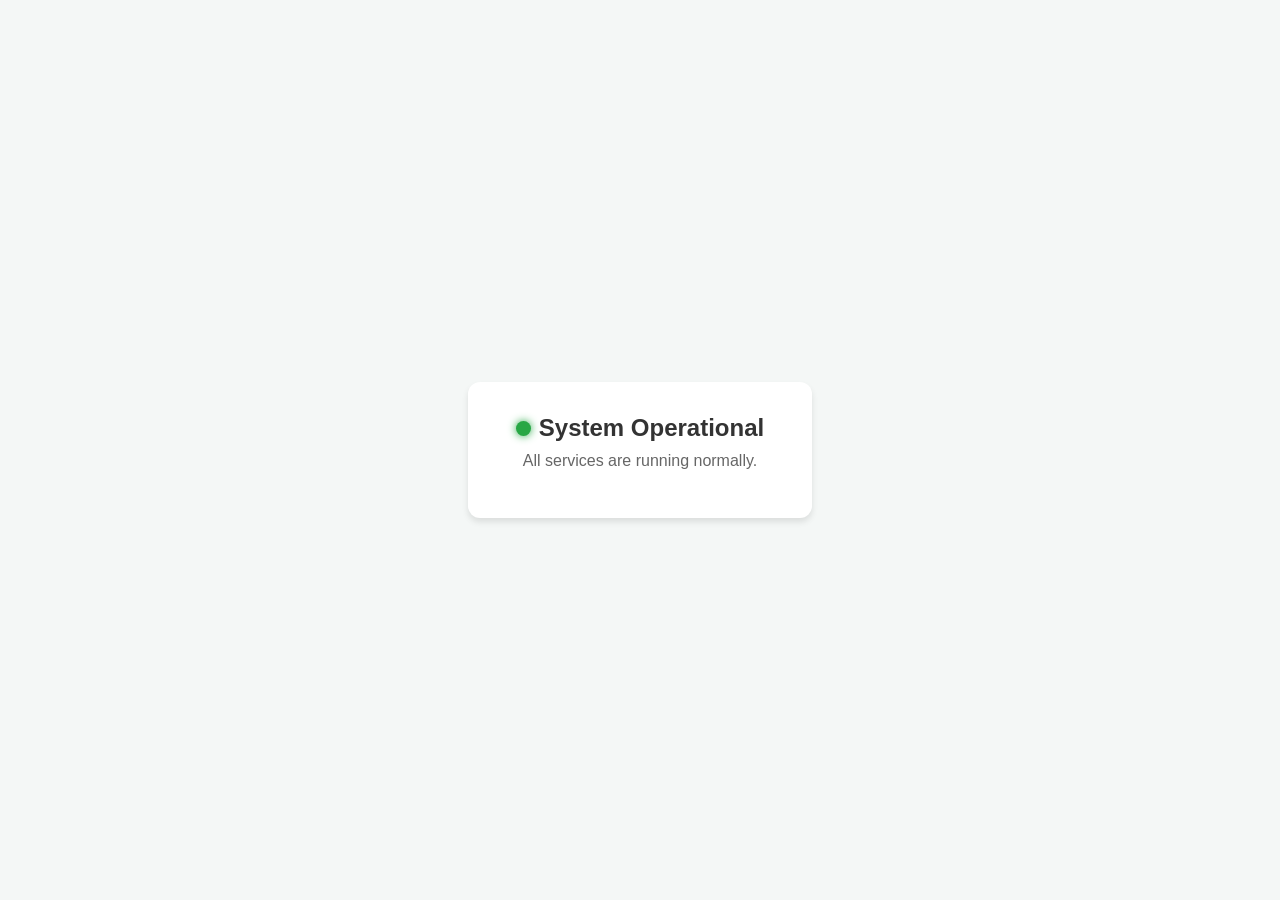
==== index.html @ 743f7382 "init" ====
<!DOCTYPE html>
<html lang="en">
<head>
    <meta charset="UTF-8">
    <meta name="viewport" content="width=device-width, initial-scale=1.0">
    <title>System Status</title>
    <style>
        body {
            font-family: -apple-system, BlinkMacSystemFont, "Segoe UI", Roboto, Helvetica, Arial, sans-serif;
            display: flex;
            justify-content: center;
            align-items: center;
            height: 100vh;
            margin: 0;
            background-color: #f4f7f6;
            color: #333;
        }
        .container {
            text-align: center;
            background: white;
            padding: 2rem 3rem;
            border-radius: 12px;
            box-shadow: 0 4px 6px rgba(0,0,0,0.1);
        }
        .status-indicator {
            height: 15px;
            width: 15px;
            background-color: #28a745;
            border-radius: 50%;
            display: inline-block;
            margin-right: 8px;
            box-shadow: 0 0 8px #28a745;
        }
        h1 {
            margin: 0;
            font-size: 1.5rem;
            display: flex;
            align-items: center;
            justify-content: center;
        }
        p {
            color: #666;
            margin-top: 10px;
        }
    </style>
</head>
<body>

    <div class="container">
        <h1>
            <span class="status-indicator"></span>
            System Operational
        </h1>
        <p>All services are running normally.</p>
    </div>

</body>
</html>
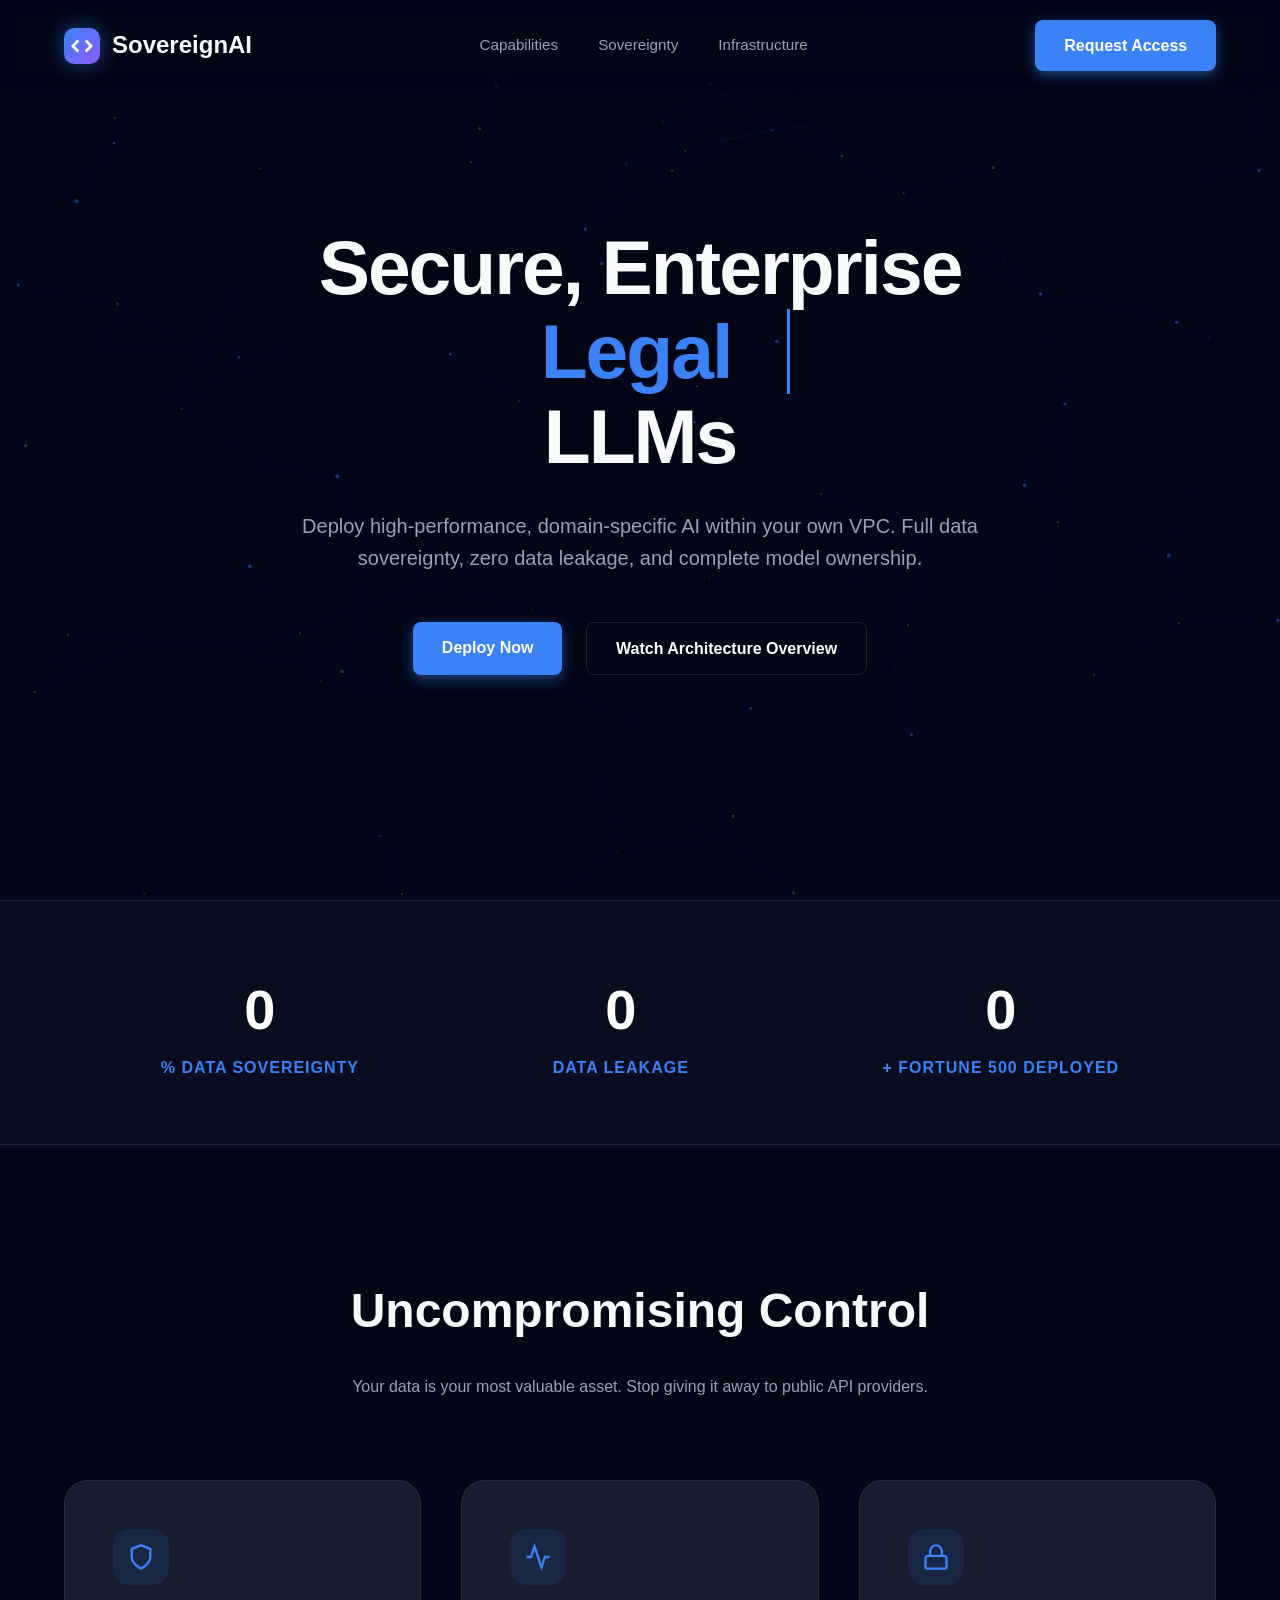
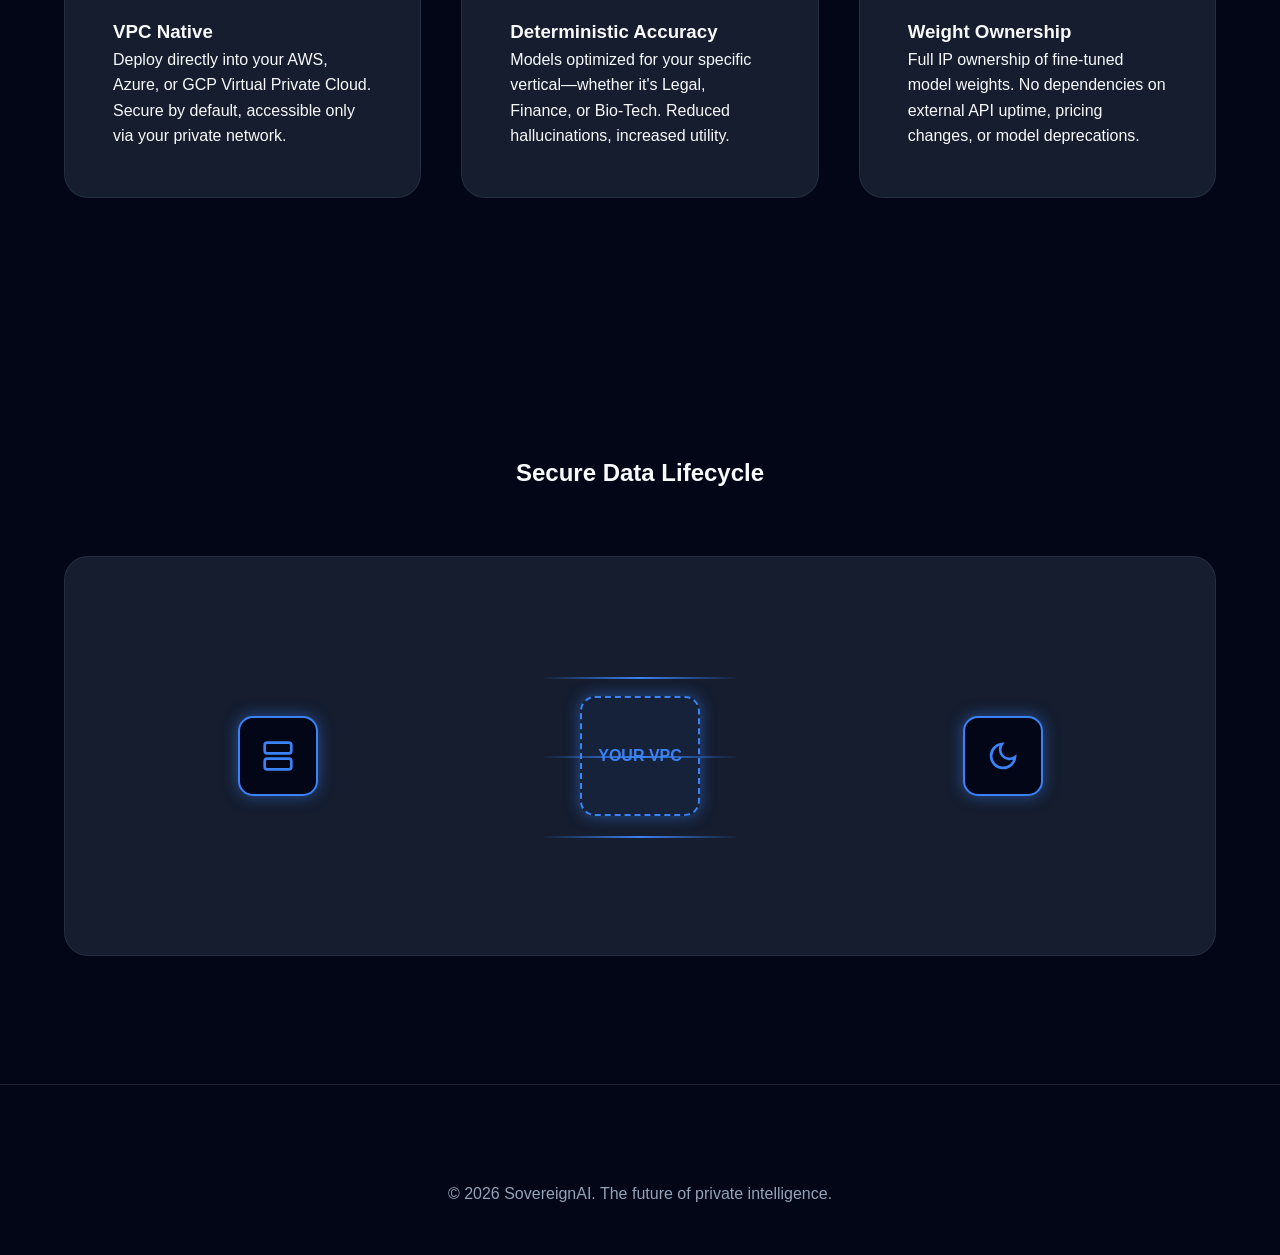
==== commit dcc1904c: "init2" ====
--- a/index.html
+++ b/index.html
@@ -3,56 +3,523 @@
 <head>
     <meta charset="UTF-8">
     <meta name="viewport" content="width=device-width, initial-scale=1.0">
-    <title>System Status</title>
+    <title>SovereignAI | Dynamic Enterprise LLM Infrastructure</title>
     <style>
+        :root {
+            --primary: #3b82f6;
+            --primary-glow: rgba(59, 130, 246, 0.5);
+            --bg: #020617;
+            --surface: rgba(30, 41, 59, 0.7);
+            --text: #f8fafc;
+            --text-dim: #94a3b8;
+            --accent: #10b981;
+            --border: rgba(51, 65, 85, 0.5);
+        }
+
+        * {
+            margin: 0;
+            padding: 0;
+            box-sizing: border-box;
+            font-family: 'Inter', -apple-system, sans-serif;
+        }
+
         body {
-            font-family: -apple-system, BlinkMacSystemFont, "Segoe UI", Roboto, Helvetica, Arial, sans-serif;
+            background-color: var(--bg);
+            color: var(--text);
+            line-height: 1.6;
+            overflow-x: hidden;
+        }
+
+        /* Canvas Background */
+        #neural-bg {
+            position: fixed;
+            top: 0;
+            left: 0;
+            width: 100%;
+            height: 100%;
+            z-index: -1;
+            opacity: 0.4;
+        }
+
+        /* Reveal Animations */
+        .reveal {
+            opacity: 0;
+            transform: translateY(30px);
+            transition: all 0.8s cubic-bezier(0.4, 0, 0.2, 1);
+        }
+
+        .reveal.active {
+            opacity: 1;
+            transform: translateY(0);
+        }
+
+        /* Navigation */
+        nav {
+            display: flex;
+            justify-content: space-between;
+            align-items: center;
+            padding: 1.25rem 5%;
+            position: fixed;
+            width: 100%;
+            top: 0;
+            background: rgba(2, 6, 23, 0.1);
+            backdrop-filter: blur(12px);
+            z-index: 1000;
+            transition: background 0.3s;
+            border-bottom: 1px solid transparent;
+        }
+
+        nav.scrolled {
+            background: rgba(2, 6, 23, 0.8);
+            border-bottom-color: var(--border);
+        }
+
+        .logo {
+            font-size: 1.5rem;
+            font-weight: 800;
+            display: flex;
+            align-items: center;
+            gap: 0.75rem;
+        }
+
+        .logo-icon {
+            width: 36px;
+            height: 36px;
+            background: linear-gradient(135deg, var(--primary), #8b5cf6);
+            border-radius: 10px;
+            display: grid;
+            place-items: center;
+            box-shadow: 0 0 20px var(--primary-glow);
+        }
+
+        .nav-links {
+            display: flex;
+            gap: 2.5rem;
+        }
+
+        .nav-links a {
+            color: var(--text-dim);
+            text-decoration: none;
+            font-weight: 500;
+            font-size: 0.95rem;
+            transition: color 0.3s;
+        }
+
+        .nav-links a:hover {
+            color: var(--primary);
+        }
+
+        /* Buttons */
+        .btn {
+            padding: 0.8rem 1.8rem;
+            border-radius: 8px;
+            font-weight: 600;
+            cursor: pointer;
+            transition: all 0.4s cubic-bezier(0.175, 0.885, 0.32, 1.275);
+            text-decoration: none;
+            display: inline-block;
+        }
+
+        .btn-primary {
+            background: var(--primary);
+            color: white;
+            border: none;
+            box-shadow: 0 4px 14px 0 var(--primary-glow);
+        }
+
+        .btn-primary:hover {
+            transform: scale(1.05);
+            box-shadow: 0 6px 20px 0 var(--primary-glow);
+        }
+
+        /* Hero */
+        header {
+            min-height: 100vh;
+            display: flex;
+            flex-direction: column;
+            justify-content: center;
+            align-items: center;
+            text-align: center;
+            padding: 0 5%;
+            position: relative;
+        }
+
+        h1 {
+            font-size: clamp(2.8rem, 6vw, 5rem);
+            line-height: 1.1;
+            margin-bottom: 2rem;
+            font-weight: 900;
+            letter-spacing: -2px;
+        }
+
+        .typewriter {
+            color: var(--primary);
+            min-width: 300px;
+            display: inline-block;
+            border-right: 3px solid var(--primary);
+            padding-right: 5px;
+            animation: blink 0.7s infinite;
+        }
+
+        @keyframes blink { 50% { border-color: transparent } }
+
+        .hero-desc {
+            font-size: 1.25rem;
+            color: var(--text-dim);
+            max-width: 750px;
+            margin-bottom: 3rem;
+        }
+
+        /* Grid & Cards */
+        .section {
+            padding: 8rem 5%;
+            max-width: 1300px;
+            margin: 0 auto;
+        }
+
+        .grid {
+            display: grid;
+            grid-template-columns: repeat(auto-fit, minmax(320px, 1fr));
+            gap: 2.5rem;
+        }
+
+        .card {
+            background: var(--surface);
+            backdrop-filter: blur(10px);
+            padding: 3rem;
+            border-radius: 24px;
+            border: 1px solid var(--border);
+            transition: all 0.4s;
+            position: relative;
+            overflow: hidden;
+        }
+
+        .card:hover {
+            transform: translateY(-10px);
+            border-color: var(--primary);
+            background: rgba(30, 41, 59, 0.9);
+            box-shadow: 0 20px 40px rgba(0,0,0,0.4);
+        }
+
+        .card::before {
+            content: '';
+            position: absolute;
+            top: 0; left: 0; width: 100%; height: 100%;
+            background: radial-gradient(circle at top right, rgba(59, 130, 246, 0.1), transparent);
+            opacity: 0;
+            transition: opacity 0.4s;
+        }
+
+        .card:hover::before { opacity: 1; }
+
+        .card-icon {
+            width: 56px;
+            height: 56px;
+            background: rgba(59, 130, 246, 0.1);
+            border-radius: 16px;
+            display: grid;
+            place-items: center;
+            margin-bottom: 2rem;
+            color: var(--primary);
+            transition: transform 0.4s;
+        }
+
+        .card:hover .card-icon {
+            transform: rotateY(180deg);
+        }
+
+        /* Trust Bar */
+        .trust-bar {
+            background: rgba(15, 23, 42, 0.5);
+            backdrop-filter: blur(8px);
+            padding: 4rem 5%;
+            display: flex;
+            justify-content: space-around;
+            border-top: 1px solid var(--border);
+            border-bottom: 1px solid var(--border);
+            text-align: center;
+        }
+
+        .stat-value {
+            font-size: 3.5rem;
+            font-weight: 800;
+            color: white;
+            display: block;
+        }
+
+        /* Interactive Map Visualization */
+        .vpc-visual {
+            width: 100%;
+            height: 400px;
+            background: var(--surface);
+            border-radius: 24px;
+            margin-top: 4rem;
+            border: 1px solid var(--border);
             display: flex;
             justify-content: center;
             align-items: center;
-            height: 100vh;
-            margin: 0;
-            background-color: #f4f7f6;
-            color: #333;
-        }
-        .container {
-            text-align: center;
-            background: white;
-            padding: 2rem 3rem;
-            border-radius: 12px;
-            box-shadow: 0 4px 6px rgba(0,0,0,0.1);
-        }
-        .status-indicator {
-            height: 15px;
-            width: 15px;
-            background-color: #28a745;
-            border-radius: 50%;
-            display: inline-block;
-            margin-right: 8px;
-            box-shadow: 0 0 8px #28a745;
-        }
-        h1 {
-            margin: 0;
-            font-size: 1.5rem;
-            display: flex;
-            align-items: center;
-            justify-content: center;
-        }
-        p {
-            color: #666;
-            margin-top: 10px;
+            position: relative;
+            overflow: hidden;
+        }
+
+        .node {
+            width: 80px;
+            height: 80px;
+            background: var(--bg);
+            border: 2px solid var(--primary);
+            border-radius: 15px;
+            z-index: 2;
+            display: grid;
+            place-items: center;
+            box-shadow: 0 0 15px var(--primary-glow);
+        }
+
+        .data-stream {
+            position: absolute;
+            height: 2px;
+            background: linear-gradient(90deg, transparent, var(--primary), transparent);
+            width: 200px;
+            animation: flow 3s infinite linear;
+        }
+
+        @keyframes flow {
+            0% { transform: translateX(-150px); opacity: 0; }
+            50% { opacity: 1; }
+            100% { transform: translateX(150px); opacity: 0; }
+        }
+
+        @media (max-width: 768px) {
+            .nav-links { display: none; }
+            h1 { font-size: 2.8rem; }
+            .trust-bar { flex-direction: column; gap: 3rem; }
         }
     </style>
 </head>
 <body>
 
-    <div class="container">
-        <h1>
-            <span class="status-indicator"></span>
-            System Operational
-        </h1>
-        <p>All services are running normally.</p>
+    <canvas id="neural-bg"></canvas>
+
+    <nav id="navbar">
+        <div class="logo">
+            <div class="logo-icon">
+                <svg width="22" height="22" viewBox="0 0 24 24" fill="none" stroke="white" stroke-width="3"><polyline points="16 18 22 12 16 6"></polyline><polyline points="8 6 2 12 8 18"></polyline></svg>
+            </div>
+            SovereignAI
+        </div>
+        <div class="nav-links">
+            <a href="#features">Capabilities</a>
+            <a href="#security">Sovereignty</a>
+            <a href="#infra">Infrastructure</a>
+        </div>
+        <a href="#" class="btn btn-primary">Request Access</a>
+    </nav>
+
+    <header>
+        <div class="reveal">
+            <h1 id="hero-title">Secure, Enterprise <br><span class="typewriter" id="typewriter"></span><br> LLMs</h1>
+            <p class="hero-desc">Deploy high-performance, domain-specific AI within your own VPC. Full data sovereignty, zero data leakage, and complete model ownership.</p>
+            <div style="display: flex; gap: 1.5rem; justify-content: center; flex-wrap: wrap;">
+                <a href="#" class="btn btn-primary">Deploy Now</a>
+                <a href="#" class="btn" style="border: 1px solid var(--border); color: white;">Watch Architecture Overview</a>
+            </div>
+        </div>
+    </header>
+
+    <div class="trust-bar">
+        <div class="stat">
+            <span class="stat-value" data-target="100">0</span>
+            <p style="color: var(--primary); font-weight: 700; letter-spacing: 1px;">% DATA SOVEREIGNTY</p>
+        </div>
+        <div class="stat">
+            <span class="stat-value" data-target="0">0</span>
+            <p style="color: var(--primary); font-weight: 700; letter-spacing: 1px;">DATA LEAKAGE</p>
+        </div>
+        <div class="stat">
+            <span class="stat-value" data-target="50">0</span>
+            <p style="color: var(--primary); font-weight: 700; letter-spacing: 1px;">+ FORTUNE 500 DEPLOYED</p>
+        </div>
     </div>
 
+    <section id="features" class="section">
+        <div class="reveal section-header" style="text-align: center; margin-bottom: 5rem;">
+            <h2 style="font-size: 3rem; margin-bottom: 1.5rem;">Uncompromising Control</h2>
+            <p style="color: var(--text-dim); max-width: 600px; margin: 0 auto;">Your data is your most valuable asset. Stop giving it away to public API providers.</p>
+        </div>
+        
+        <div class="grid">
+            <div class="card reveal">
+                <div class="card-icon">
+                    <svg width="28" height="28" viewBox="0 0 24 24" fill="none" stroke="currentColor" stroke-width="2"><path d="M12 22s8-4 8-10V5l-8-3-8 3v7c0 6 8 10 8 10z"></path></svg>
+                </div>
+                <h3>VPC Native</h3>
+                <p>Deploy directly into your AWS, Azure, or GCP Virtual Private Cloud. Secure by default, accessible only via your private network.</p>
+            </div>
+            <div class="card reveal">
+                <div class="card-icon">
+                    <svg width="28" height="28" viewBox="0 0 24 24" fill="none" stroke="currentColor" stroke-width="2"><polyline points="22 12 18 12 15 21 9 3 6 12 2 12"></polyline></svg>
+                </div>
+                <h3>Deterministic Accuracy</h3>
+                <p>Models optimized for your specific vertical—whether it's Legal, Finance, or Bio-Tech. Reduced hallucinations, increased utility.</p>
+            </div>
+            <div class="card reveal">
+                <div class="card-icon">
+                    <svg width="28" height="28" viewBox="0 0 24 24" fill="none" stroke="currentColor" stroke-width="2"><rect x="3" y="11" width="18" height="11" rx="2" ry="2"></rect><path d="M7 11V7a5 5 0 0 1 10 0v4"></path></svg>
+                </div>
+                <h3>Weight Ownership</h3>
+                <p>Full IP ownership of fine-tuned model weights. No dependencies on external API uptime, pricing changes, or model deprecations.</p>
+            </div>
+        </div>
+    </section>
+
+    <section id="infra" class="section reveal">
+        <div style="text-align: center;">
+            <h2>Secure Data Lifecycle</h2>
+            <div class="vpc-visual">
+                <div class="data-stream" style="top: 30%"></div>
+                <div class="data-stream" style="top: 50%; animation-delay: 1s"></div>
+                <div class="data-stream" style="top: 70%; animation-delay: 2s"></div>
+                <div class="node" style="position: absolute; left: 15%">
+                    <svg width="32" height="32" viewBox="0 0 24 24" fill="none" stroke="var(--primary)" stroke-width="2"><rect x="2" y="2" width="20" height="8" rx="2" ry="2"></rect><rect x="2" y="14" width="20" height="8" rx="2" ry="2"></rect><line x1="6" y1="6" x2="6" y2="6"></line><line x1="6" y1="18" x2="6" y2="18"></line></svg>
+                </div>
+                <div class="node" style="width: 120px; height: 120px; border-style: dashed; background: rgba(59, 130, 246, 0.05)">
+                    <span style="font-weight: 800; color: var(--primary)">YOUR VPC</span>
+                </div>
+                <div class="node" style="position: absolute; right: 15%">
+                    <svg width="32" height="32" viewBox="0 0 24 24" fill="none" stroke="var(--primary)" stroke-width="2"><path d="M21 12.79A9 9 0 1 1 11.21 3 7 7 0 0 0 21 12.79z"></path></svg>
+                </div>
+            </div>
+        </div>
+    </section>
+
+    <footer style="padding: 6rem 5% 3rem; text-align: center; border-top: 1px solid var(--border);">
+        <p class="copyright" style="color: var(--text-dim);">&copy; 2026 SovereignAI. The future of private intelligence.</p>
+    </footer>
+
+    <script>
+        // 1. Neural Background Animation
+        const canvas = document.getElementById('neural-bg');
+        const ctx = canvas.getContext('2d');
+        let particles = [];
+
+        function initCanvas() {
+            canvas.width = window.innerWidth;
+            canvas.height = window.innerHeight;
+            particles = [];
+            const count = window.innerWidth < 768 ? 50 : 100;
+            for (let i = 0; i < count; i++) {
+                particles.push({
+                    x: Math.random() * canvas.width,
+                    y: Math.random() * canvas.height,
+                    vx: (Math.random() - 0.5) * 0.5,
+                    vy: (Math.random() - 0.5) * 0.5,
+                    size: Math.random() * 2
+                });
+            }
+        }
+
+        function draw() {
+            ctx.clearRect(0, 0, canvas.width, canvas.height);
+            ctx.fillStyle = '#3b82f6';
+            ctx.strokeStyle = 'rgba(59, 130, 246, 0.15)';
+
+            particles.forEach((p, i) => {
+                p.x += p.vx;
+                p.y += p.vy;
+                if (p.x < 0 || p.x > canvas.width) p.vx *= -1;
+                if (p.y < 0 || p.y > canvas.height) p.vy *= -1;
+
+                ctx.beginPath();
+                ctx.arc(p.x, p.y, p.size, 0, Math.PI * 2);
+                ctx.fill();
+
+                for (let j = i + 1; j < particles.length; j++) {
+                    const p2 = particles[j];
+                    const dist = Math.hypot(p.x - p2.x, p.y - p2.y);
+                    if (dist < 150) {
+                        ctx.lineWidth = 1 - dist/150;
+                        ctx.beginPath();
+                        ctx.moveTo(p.x, p.y);
+                        ctx.lineTo(p2.x, p2.y);
+                        ctx.stroke();
+                    }
+                }
+            });
+            requestAnimationFrame(draw);
+        }
+
+        window.addEventListener('resize', initCanvas);
+        initCanvas();
+        draw();
+
+        // 2. Typewriter Effect
+        const words = ["Legal", "FinTech", "BioTech", "Defense", "MedTech"];
+        let wordIdx = 0;
+        let charIdx = 0;
+        let isDeleting = false;
+        const typewriterEl = document.getElementById('typewriter');
+
+        function type() {
+            const currentWord = words[wordIdx];
+            if (isDeleting) {
+                typewriterEl.textContent = currentWord.substring(0, charIdx--);
+            } else {
+                typewriterEl.textContent = currentWord.substring(0, charIdx++);
+            }
+
+            if (!isDeleting && charIdx === currentWord.length + 1) {
+                isDeleting = true;
+                setTimeout(type, 1500);
+            } else if (isDeleting && charIdx === 0) {
+                isDeleting = false;
+                wordIdx = (wordIdx + 1) % words.length;
+                setTimeout(type, 500);
+            } else {
+                setTimeout(type, isDeleting ? 50 : 150);
+            }
+        }
+        type();
+
+        // 3. Scroll Reveal & Navbar
+        const observerOptions = { threshold: 0.15 };
+        const observer = new IntersectionObserver((entries) => {
+            entries.forEach(entry => {
+                if (entry.isIntersecting) {
+                    entry.target.classList.add('active');
+                    const statEl = entry.target.querySelector('.stat-value');
+                    if (statEl) startCounter(statEl);
+                }
+            });
+        }, observerOptions);
+
+        document.querySelectorAll('.reveal').forEach(el => observer.observe(el));
+
+        window.addEventListener('scroll', () => {
+            const nav = document.getElementById('navbar');
+            if (window.scrollY > 50) nav.classList.add('scrolled');
+            else nav.classList.remove('scrolled');
+        });
+
+        // 4. Counter Animation
+        function startCounter(el) {
+            if (el.dataset.started) return;
+            el.dataset.started = true;
+            const target = +el.dataset.target;
+            let current = 0;
+            const duration = 2000;
+            const steps = 60;
+            const increment = target / steps;
+            const stepTime = duration / steps;
+            
+            const timer = setInterval(() => {
+                current += increment;
+                if (current >= target) {
+                    el.textContent = target + (target === 100 ? '%' : target === 50 ? '+' : '');
+                    clearInterval(timer);
+                } else {
+                    el.textContent = Math.floor(current);
+                }
+            }, stepTime);
+        }
+    </script>
 </body>
 </html>
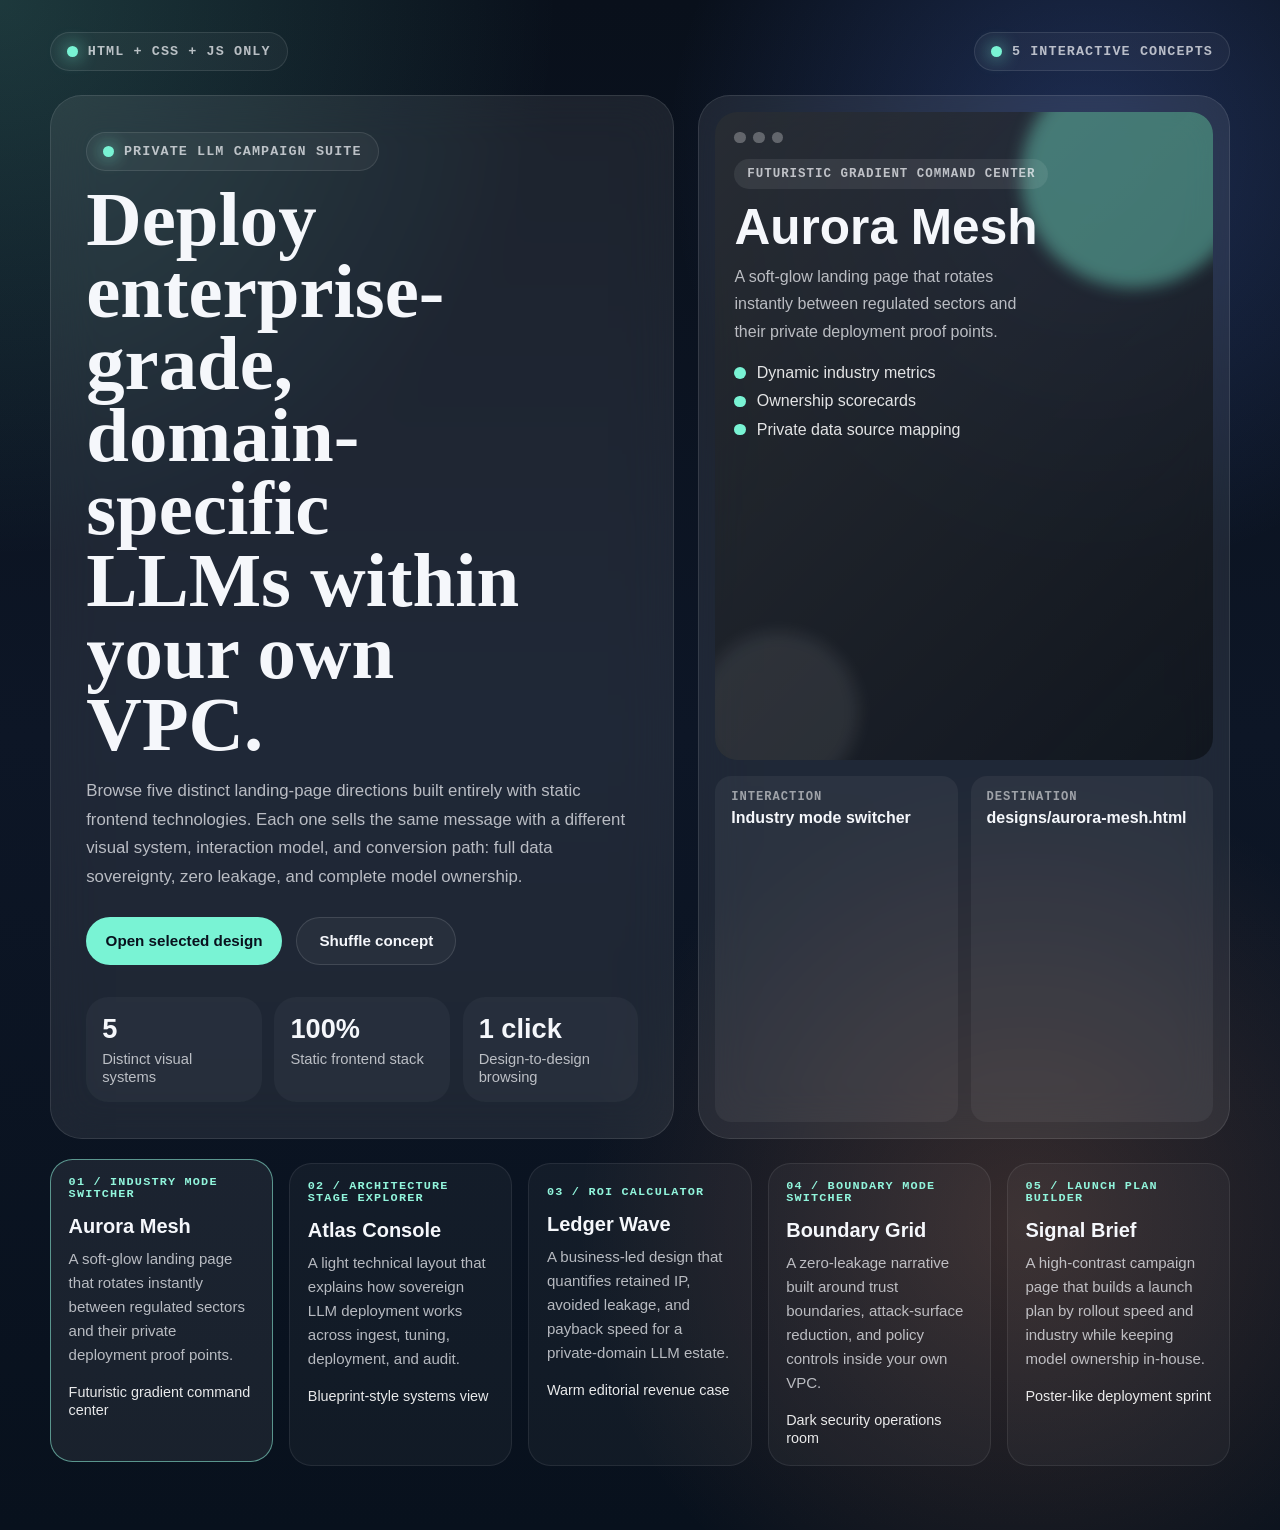
==== commit dc206c83: "codex" ====
--- a/index.html
+++ b/index.html
@@ -1,525 +1,560 @@
 <!DOCTYPE html>
 <html lang="en">
-<head>
-    <meta charset="UTF-8">
-    <meta name="viewport" content="width=device-width, initial-scale=1.0">
-    <title>SovereignAI | Dynamic Enterprise LLM Infrastructure</title>
+  <head>
+    <meta charset="UTF-8" />
+    <meta name="viewport" content="width=device-width, initial-scale=1.0" />
+    <title>Private LLM Frontend Concepts</title>
+    <script src="./assets/shared.js"></script>
     <style>
-        :root {
-            --primary: #3b82f6;
-            --primary-glow: rgba(59, 130, 246, 0.5);
-            --bg: #020617;
-            --surface: rgba(30, 41, 59, 0.7);
-            --text: #f8fafc;
-            --text-dim: #94a3b8;
-            --accent: #10b981;
-            --border: rgba(51, 65, 85, 0.5);
-        }
-
-        * {
-            margin: 0;
-            padding: 0;
-            box-sizing: border-box;
-            font-family: 'Inter', -apple-system, sans-serif;
-        }
-
-        body {
-            background-color: var(--bg);
-            color: var(--text);
-            line-height: 1.6;
-            overflow-x: hidden;
-        }
-
-        /* Canvas Background */
-        #neural-bg {
-            position: fixed;
-            top: 0;
-            left: 0;
-            width: 100%;
-            height: 100%;
-            z-index: -1;
-            opacity: 0.4;
-        }
-
-        /* Reveal Animations */
-        .reveal {
-            opacity: 0;
-            transform: translateY(30px);
-            transition: all 0.8s cubic-bezier(0.4, 0, 0.2, 1);
-        }
-
-        .reveal.active {
-            opacity: 1;
-            transform: translateY(0);
-        }
-
-        /* Navigation */
-        nav {
-            display: flex;
-            justify-content: space-between;
-            align-items: center;
-            padding: 1.25rem 5%;
-            position: fixed;
-            width: 100%;
-            top: 0;
-            background: rgba(2, 6, 23, 0.1);
-            backdrop-filter: blur(12px);
-            z-index: 1000;
-            transition: background 0.3s;
-            border-bottom: 1px solid transparent;
-        }
-
-        nav.scrolled {
-            background: rgba(2, 6, 23, 0.8);
-            border-bottom-color: var(--border);
-        }
-
-        .logo {
-            font-size: 1.5rem;
-            font-weight: 800;
-            display: flex;
-            align-items: center;
-            gap: 0.75rem;
-        }
-
-        .logo-icon {
-            width: 36px;
-            height: 36px;
-            background: linear-gradient(135deg, var(--primary), #8b5cf6);
-            border-radius: 10px;
-            display: grid;
-            place-items: center;
-            box-shadow: 0 0 20px var(--primary-glow);
-        }
-
-        .nav-links {
-            display: flex;
-            gap: 2.5rem;
-        }
-
-        .nav-links a {
-            color: var(--text-dim);
-            text-decoration: none;
-            font-weight: 500;
-            font-size: 0.95rem;
-            transition: color 0.3s;
-        }
-
-        .nav-links a:hover {
-            color: var(--primary);
-        }
-
-        /* Buttons */
-        .btn {
-            padding: 0.8rem 1.8rem;
-            border-radius: 8px;
-            font-weight: 600;
-            cursor: pointer;
-            transition: all 0.4s cubic-bezier(0.175, 0.885, 0.32, 1.275);
-            text-decoration: none;
-            display: inline-block;
-        }
-
-        .btn-primary {
-            background: var(--primary);
-            color: white;
-            border: none;
-            box-shadow: 0 4px 14px 0 var(--primary-glow);
-        }
-
-        .btn-primary:hover {
-            transform: scale(1.05);
-            box-shadow: 0 6px 20px 0 var(--primary-glow);
-        }
-
-        /* Hero */
-        header {
-            min-height: 100vh;
-            display: flex;
-            flex-direction: column;
-            justify-content: center;
-            align-items: center;
-            text-align: center;
-            padding: 0 5%;
-            position: relative;
+      :root {
+        --accent: #79f3d4;
+        --bg: #09101b;
+        --panel: rgba(255, 255, 255, 0.08);
+        --text: #f5f7fb;
+        --muted: rgba(245, 247, 251, 0.72);
+      }
+
+      * {
+        box-sizing: border-box;
+      }
+
+      body {
+        margin: 0;
+        min-height: 100vh;
+        font-family: "Avenir Next", "Segoe UI", sans-serif;
+        color: var(--text);
+        background:
+          radial-gradient(circle at top left, rgba(121, 243, 212, 0.18), transparent 28%),
+          radial-gradient(circle at 85% 10%, rgba(94, 135, 255, 0.24), transparent 24%),
+          radial-gradient(circle at 80% 80%, rgba(255, 153, 97, 0.18), transparent 28%),
+          linear-gradient(180deg, #09101b 0%, #0d1626 48%, #08111d 100%);
+        transition: background 300ms ease;
+      }
+
+      a {
+        color: inherit;
+      }
+
+      .page {
+        width: min(1180px, calc(100vw - 2rem));
+        margin: 0 auto;
+        padding: 1.5rem 0 4rem;
+      }
+
+      .masthead {
+        display: flex;
+        justify-content: space-between;
+        align-items: center;
+        gap: 1rem;
+        padding: 0.5rem 0 1.5rem;
+      }
+
+      .badge {
+        display: inline-flex;
+        align-items: center;
+        gap: 0.6rem;
+        padding: 0.75rem 1rem;
+        border: 1px solid rgba(255, 255, 255, 0.1);
+        border-radius: 999px;
+        background: rgba(255, 255, 255, 0.04);
+        color: var(--muted);
+        font: 600 0.84rem/1 "SFMono-Regular", "IBM Plex Mono", Consolas, monospace;
+        letter-spacing: 0.08em;
+        text-transform: uppercase;
+      }
+
+      .badge::before {
+        content: "";
+        width: 0.7rem;
+        height: 0.7rem;
+        border-radius: 999px;
+        background: var(--accent);
+        box-shadow: 0 0 18px var(--accent);
+      }
+
+      .hero {
+        display: grid;
+        grid-template-columns: 1.08fr 0.92fr;
+        gap: 1.5rem;
+        align-items: stretch;
+        margin-bottom: 1.5rem;
+      }
+
+      .hero-copy,
+      .preview {
+        border: 1px solid rgba(255, 255, 255, 0.1);
+        border-radius: 2rem;
+        background: var(--panel);
+        backdrop-filter: blur(24px);
+      }
+
+      .hero-copy {
+        padding: 2.2rem;
+      }
+
+      h1 {
+        margin: 0.8rem 0 1rem;
+        font-family: "Iowan Old Style", "Palatino Linotype", "Book Antiqua", Georgia, serif;
+        font-size: clamp(2.7rem, 6vw, 5.2rem);
+        line-height: 0.94;
+        max-width: 12ch;
+      }
+
+      .hero-copy p {
+        margin: 0;
+        max-width: 60ch;
+        color: var(--muted);
+        font-size: 1.05rem;
+        line-height: 1.7;
+      }
+
+      .hero-actions {
+        display: flex;
+        gap: 0.9rem;
+        flex-wrap: wrap;
+        margin: 1.6rem 0 2rem;
+      }
+
+      .button {
+        display: inline-flex;
+        align-items: center;
+        justify-content: center;
+        gap: 0.5rem;
+        min-width: 10rem;
+        padding: 0.95rem 1.15rem;
+        border: 1px solid transparent;
+        border-radius: 999px;
+        cursor: pointer;
+        text-decoration: none;
+        font: 700 0.95rem/1 "Avenir Next", "Segoe UI", sans-serif;
+        transition: transform 180ms ease, background 180ms ease, border-color 180ms ease;
+      }
+
+      .button:hover,
+      .button:focus-visible {
+        transform: translateY(-2px);
+        outline: none;
+      }
+
+      .button--primary {
+        color: #08111d;
+        background: var(--accent);
+      }
+
+      .button--ghost {
+        color: var(--text);
+        background: rgba(255, 255, 255, 0.04);
+        border-color: rgba(255, 255, 255, 0.12);
+      }
+
+      .metrics {
+        display: grid;
+        grid-template-columns: repeat(3, 1fr);
+        gap: 0.8rem;
+      }
+
+      .metric {
+        padding: 1rem;
+        border-radius: 1.4rem;
+        background: rgba(255, 255, 255, 0.04);
+      }
+
+      .metric strong {
+        display: block;
+        margin-bottom: 0.35rem;
+        font-size: 1.7rem;
+      }
+
+      .metric span {
+        color: var(--muted);
+        font-size: 0.92rem;
+      }
+
+      .preview {
+        padding: 1rem;
+        display: grid;
+        gap: 1rem;
+      }
+
+      .preview-frame {
+        position: relative;
+        overflow: hidden;
+        min-height: 23rem;
+        border-radius: 1.4rem;
+        padding: 1.2rem;
+        background:
+          linear-gradient(135deg, rgba(255, 255, 255, 0.11), rgba(255, 255, 255, 0.02)),
+          rgba(6, 10, 17, 0.7);
+      }
+
+      .preview-frame::before,
+      .preview-frame::after {
+        content: "";
+        position: absolute;
+        border-radius: 999px;
+        filter: blur(8px);
+      }
+
+      .preview-frame::before {
+        width: 14rem;
+        height: 14rem;
+        right: -2rem;
+        top: -3rem;
+        background: color-mix(in srgb, var(--accent) 40%, transparent);
+      }
+
+      .preview-frame::after {
+        width: 10rem;
+        height: 10rem;
+        left: -1rem;
+        bottom: -2rem;
+        background: rgba(255, 255, 255, 0.08);
+      }
+
+      .frame-bar {
+        display: flex;
+        gap: 0.45rem;
+        margin-bottom: 1rem;
+      }
+
+      .frame-bar span {
+        width: 0.72rem;
+        height: 0.72rem;
+        border-radius: 999px;
+        background: rgba(255, 255, 255, 0.28);
+      }
+
+      .frame-copy {
+        position: relative;
+        z-index: 1;
+      }
+
+      .preview-label {
+        display: inline-flex;
+        margin-bottom: 0.9rem;
+        padding: 0.55rem 0.8rem;
+        border-radius: 999px;
+        background: rgba(255, 255, 255, 0.08);
+        color: var(--muted);
+        font: 600 0.78rem/1 "SFMono-Regular", "IBM Plex Mono", Consolas, monospace;
+        letter-spacing: 0.08em;
+        text-transform: uppercase;
+      }
+
+      .preview-title {
+        margin: 0 0 0.75rem;
+        font-size: clamp(2rem, 4vw, 3.1rem);
+        line-height: 0.96;
+      }
+
+      .preview-text {
+        margin: 0 0 1.2rem;
+        max-width: 34ch;
+        color: var(--muted);
+        line-height: 1.7;
+      }
+
+      .preview-list {
+        display: grid;
+        gap: 0.65rem;
+        margin: 0;
+        padding: 0;
+        list-style: none;
+      }
+
+      .preview-list li {
+        display: flex;
+        align-items: center;
+        gap: 0.7rem;
+        color: rgba(255, 255, 255, 0.88);
+      }
+
+      .preview-list li::before {
+        content: "";
+        width: 0.7rem;
+        height: 0.7rem;
+        border-radius: 999px;
+        background: var(--accent);
+      }
+
+      .preview-footer {
+        display: grid;
+        grid-template-columns: repeat(2, minmax(0, 1fr));
+        gap: 0.8rem;
+      }
+
+      .preview-note {
+        padding: 0.95rem 1rem;
+        border-radius: 1rem;
+        background: rgba(255, 255, 255, 0.05);
+      }
+
+      .preview-note span {
+        display: block;
+        margin-bottom: 0.35rem;
+        color: rgba(255, 255, 255, 0.55);
+        font: 600 0.76rem/1 "SFMono-Regular", "IBM Plex Mono", Consolas, monospace;
+        letter-spacing: 0.08em;
+        text-transform: uppercase;
+      }
+
+      .catalog {
+        display: grid;
+        grid-template-columns: repeat(5, minmax(0, 1fr));
+        gap: 1rem;
+      }
+
+      .card {
+        padding: 1.1rem;
+        border: 1px solid rgba(255, 255, 255, 0.08);
+        border-radius: 1.4rem;
+        background: rgba(255, 255, 255, 0.04);
+        cursor: pointer;
+        transition: transform 180ms ease, border-color 180ms ease, background 180ms ease;
+      }
+
+      .card:hover,
+      .card:focus-visible,
+      .card.is-active {
+        transform: translateY(-4px);
+        outline: none;
+        background: rgba(255, 255, 255, 0.07);
+        border-color: color-mix(in srgb, var(--accent) 45%, rgba(255, 255, 255, 0.18));
+      }
+
+      .card small {
+        display: inline-block;
+        margin-bottom: 0.9rem;
+        color: color-mix(in srgb, var(--accent) 82%, white);
+        font: 600 0.74rem/1 "SFMono-Regular", "IBM Plex Mono", Consolas, monospace;
+        letter-spacing: 0.1em;
+        text-transform: uppercase;
+      }
+
+      .card h2 {
+        margin: 0 0 0.55rem;
+        font-size: 1.25rem;
+      }
+
+      .card p {
+        margin: 0 0 1rem;
+        color: var(--muted);
+        line-height: 1.6;
+        font-size: 0.94rem;
+      }
+
+      .card span {
+        color: rgba(255, 255, 255, 0.9);
+        font-size: 0.9rem;
+      }
+
+      @media (max-width: 1080px) {
+        .hero {
+          grid-template-columns: 1fr;
+        }
+
+        .catalog {
+          grid-template-columns: repeat(2, minmax(0, 1fr));
+        }
+      }
+
+      @media (max-width: 760px) {
+        .page {
+          width: min(100vw - 1rem, 100%);
+        }
+
+        .hero-copy,
+        .preview {
+          padding: 1.2rem;
+          border-radius: 1.5rem;
         }
 
         h1 {
-            font-size: clamp(2.8rem, 6vw, 5rem);
-            line-height: 1.1;
-            margin-bottom: 2rem;
-            font-weight: 900;
-            letter-spacing: -2px;
-        }
-
-        .typewriter {
-            color: var(--primary);
-            min-width: 300px;
-            display: inline-block;
-            border-right: 3px solid var(--primary);
-            padding-right: 5px;
-            animation: blink 0.7s infinite;
-        }
-
-        @keyframes blink { 50% { border-color: transparent } }
-
-        .hero-desc {
-            font-size: 1.25rem;
-            color: var(--text-dim);
-            max-width: 750px;
-            margin-bottom: 3rem;
-        }
-
-        /* Grid & Cards */
-        .section {
-            padding: 8rem 5%;
-            max-width: 1300px;
-            margin: 0 auto;
-        }
-
-        .grid {
-            display: grid;
-            grid-template-columns: repeat(auto-fit, minmax(320px, 1fr));
-            gap: 2.5rem;
-        }
-
-        .card {
-            background: var(--surface);
-            backdrop-filter: blur(10px);
-            padding: 3rem;
-            border-radius: 24px;
-            border: 1px solid var(--border);
-            transition: all 0.4s;
-            position: relative;
-            overflow: hidden;
-        }
-
-        .card:hover {
-            transform: translateY(-10px);
-            border-color: var(--primary);
-            background: rgba(30, 41, 59, 0.9);
-            box-shadow: 0 20px 40px rgba(0,0,0,0.4);
-        }
-
-        .card::before {
-            content: '';
-            position: absolute;
-            top: 0; left: 0; width: 100%; height: 100%;
-            background: radial-gradient(circle at top right, rgba(59, 130, 246, 0.1), transparent);
-            opacity: 0;
-            transition: opacity 0.4s;
-        }
-
-        .card:hover::before { opacity: 1; }
-
-        .card-icon {
-            width: 56px;
-            height: 56px;
-            background: rgba(59, 130, 246, 0.1);
-            border-radius: 16px;
-            display: grid;
-            place-items: center;
-            margin-bottom: 2rem;
-            color: var(--primary);
-            transition: transform 0.4s;
-        }
-
-        .card:hover .card-icon {
-            transform: rotateY(180deg);
-        }
-
-        /* Trust Bar */
-        .trust-bar {
-            background: rgba(15, 23, 42, 0.5);
-            backdrop-filter: blur(8px);
-            padding: 4rem 5%;
-            display: flex;
-            justify-content: space-around;
-            border-top: 1px solid var(--border);
-            border-bottom: 1px solid var(--border);
-            text-align: center;
-        }
-
-        .stat-value {
-            font-size: 3.5rem;
-            font-weight: 800;
-            color: white;
-            display: block;
-        }
-
-        /* Interactive Map Visualization */
-        .vpc-visual {
-            width: 100%;
-            height: 400px;
-            background: var(--surface);
-            border-radius: 24px;
-            margin-top: 4rem;
-            border: 1px solid var(--border);
-            display: flex;
-            justify-content: center;
-            align-items: center;
-            position: relative;
-            overflow: hidden;
-        }
-
-        .node {
-            width: 80px;
-            height: 80px;
-            background: var(--bg);
-            border: 2px solid var(--primary);
-            border-radius: 15px;
-            z-index: 2;
-            display: grid;
-            place-items: center;
-            box-shadow: 0 0 15px var(--primary-glow);
-        }
-
-        .data-stream {
-            position: absolute;
-            height: 2px;
-            background: linear-gradient(90deg, transparent, var(--primary), transparent);
-            width: 200px;
-            animation: flow 3s infinite linear;
-        }
-
-        @keyframes flow {
-            0% { transform: translateX(-150px); opacity: 0; }
-            50% { opacity: 1; }
-            100% { transform: translateX(150px); opacity: 0; }
-        }
-
-        @media (max-width: 768px) {
-            .nav-links { display: none; }
-            h1 { font-size: 2.8rem; }
-            .trust-bar { flex-direction: column; gap: 3rem; }
-        }
+          font-size: clamp(2.3rem, 12vw, 3.6rem);
+        }
+
+        .metrics,
+        .preview-footer,
+        .catalog {
+          grid-template-columns: 1fr;
+        }
+      }
     </style>
-</head>
-<body>
-
-    <canvas id="neural-bg"></canvas>
-
-    <nav id="navbar">
-        <div class="logo">
-            <div class="logo-icon">
-                <svg width="22" height="22" viewBox="0 0 24 24" fill="none" stroke="white" stroke-width="3"><polyline points="16 18 22 12 16 6"></polyline><polyline points="8 6 2 12 8 18"></polyline></svg>
-            </div>
-            SovereignAI
+  </head>
+  <body>
+    <div class="page">
+      <header class="masthead">
+        <div class="badge">HTML + CSS + JS only</div>
+        <div class="badge">5 interactive concepts</div>
+      </header>
+
+      <section class="hero">
+        <div class="hero-copy">
+          <div class="badge">Private LLM campaign suite</div>
+          <h1>Deploy enterprise-grade, domain-specific LLMs within your own VPC.</h1>
+          <p>
+            Browse five distinct landing-page directions built entirely with static frontend
+            technologies. Each one sells the same message with a different visual system,
+            interaction model, and conversion path: full data sovereignty, zero leakage,
+            and complete model ownership.
+          </p>
+          <div class="hero-actions">
+            <a class="button button--primary" data-open-selected href="./designs/aurora-mesh.html">Open selected design</a>
+            <button class="button button--ghost" type="button" data-shuffle>Shuffle concept</button>
+          </div>
+          <div class="metrics">
+            <div class="metric">
+              <strong>5</strong>
+              <span>Distinct visual systems</span>
+            </div>
+            <div class="metric">
+              <strong>100%</strong>
+              <span>Static frontend stack</span>
+            </div>
+            <div class="metric">
+              <strong>1 click</strong>
+              <span>Design-to-design browsing</span>
+            </div>
+          </div>
         </div>
-        <div class="nav-links">
-            <a href="#features">Capabilities</a>
-            <a href="#security">Sovereignty</a>
-            <a href="#infra">Infrastructure</a>
-        </div>
-        <a href="#" class="btn btn-primary">Request Access</a>
-    </nav>
-
-    <header>
-        <div class="reveal">
-            <h1 id="hero-title">Secure, Enterprise <br><span class="typewriter" id="typewriter"></span><br> LLMs</h1>
-            <p class="hero-desc">Deploy high-performance, domain-specific AI within your own VPC. Full data sovereignty, zero data leakage, and complete model ownership.</p>
-            <div style="display: flex; gap: 1.5rem; justify-content: center; flex-wrap: wrap;">
-                <a href="#" class="btn btn-primary">Deploy Now</a>
-                <a href="#" class="btn" style="border: 1px solid var(--border); color: white;">Watch Architecture Overview</a>
-            </div>
-        </div>
-    </header>
-
-    <div class="trust-bar">
-        <div class="stat">
-            <span class="stat-value" data-target="100">0</span>
-            <p style="color: var(--primary); font-weight: 700; letter-spacing: 1px;">% DATA SOVEREIGNTY</p>
-        </div>
-        <div class="stat">
-            <span class="stat-value" data-target="0">0</span>
-            <p style="color: var(--primary); font-weight: 700; letter-spacing: 1px;">DATA LEAKAGE</p>
-        </div>
-        <div class="stat">
-            <span class="stat-value" data-target="50">0</span>
-            <p style="color: var(--primary); font-weight: 700; letter-spacing: 1px;">+ FORTUNE 500 DEPLOYED</p>
-        </div>
+
+        <aside class="preview">
+          <div class="preview-frame">
+            <div class="frame-bar">
+              <span></span><span></span><span></span>
+            </div>
+            <div class="frame-copy">
+              <div class="preview-label" data-preview-tone></div>
+              <h2 class="preview-title" data-preview-title></h2>
+              <p class="preview-text" data-preview-summary></p>
+              <ul class="preview-list" data-preview-highlights></ul>
+            </div>
+          </div>
+          <div class="preview-footer">
+            <div class="preview-note">
+              <span>Interaction</span>
+              <strong data-preview-interaction></strong>
+            </div>
+            <div class="preview-note">
+              <span>Destination</span>
+              <strong data-preview-file></strong>
+            </div>
+          </div>
+        </aside>
+      </section>
+
+      <section class="catalog" data-card-grid></section>
     </div>
 
-    <section id="features" class="section">
-        <div class="reveal section-header" style="text-align: center; margin-bottom: 5rem;">
-            <h2 style="font-size: 3rem; margin-bottom: 1.5rem;">Uncompromising Control</h2>
-            <p style="color: var(--text-dim); max-width: 600px; margin: 0 auto;">Your data is your most valuable asset. Stop giving it away to public API providers.</p>
-        </div>
-        
-        <div class="grid">
-            <div class="card reveal">
-                <div class="card-icon">
-                    <svg width="28" height="28" viewBox="0 0 24 24" fill="none" stroke="currentColor" stroke-width="2"><path d="M12 22s8-4 8-10V5l-8-3-8 3v7c0 6 8 10 8 10z"></path></svg>
-                </div>
-                <h3>VPC Native</h3>
-                <p>Deploy directly into your AWS, Azure, or GCP Virtual Private Cloud. Secure by default, accessible only via your private network.</p>
-            </div>
-            <div class="card reveal">
-                <div class="card-icon">
-                    <svg width="28" height="28" viewBox="0 0 24 24" fill="none" stroke="currentColor" stroke-width="2"><polyline points="22 12 18 12 15 21 9 3 6 12 2 12"></polyline></svg>
-                </div>
-                <h3>Deterministic Accuracy</h3>
-                <p>Models optimized for your specific vertical—whether it's Legal, Finance, or Bio-Tech. Reduced hallucinations, increased utility.</p>
-            </div>
-            <div class="card reveal">
-                <div class="card-icon">
-                    <svg width="28" height="28" viewBox="0 0 24 24" fill="none" stroke="currentColor" stroke-width="2"><rect x="3" y="11" width="18" height="11" rx="2" ry="2"></rect><path d="M7 11V7a5 5 0 0 1 10 0v4"></path></svg>
-                </div>
-                <h3>Weight Ownership</h3>
-                <p>Full IP ownership of fine-tuned model weights. No dependencies on external API uptime, pricing changes, or model deprecations.</p>
-            </div>
-        </div>
-    </section>
-
-    <section id="infra" class="section reveal">
-        <div style="text-align: center;">
-            <h2>Secure Data Lifecycle</h2>
-            <div class="vpc-visual">
-                <div class="data-stream" style="top: 30%"></div>
-                <div class="data-stream" style="top: 50%; animation-delay: 1s"></div>
-                <div class="data-stream" style="top: 70%; animation-delay: 2s"></div>
-                <div class="node" style="position: absolute; left: 15%">
-                    <svg width="32" height="32" viewBox="0 0 24 24" fill="none" stroke="var(--primary)" stroke-width="2"><rect x="2" y="2" width="20" height="8" rx="2" ry="2"></rect><rect x="2" y="14" width="20" height="8" rx="2" ry="2"></rect><line x1="6" y1="6" x2="6" y2="6"></line><line x1="6" y1="18" x2="6" y2="18"></line></svg>
-                </div>
-                <div class="node" style="width: 120px; height: 120px; border-style: dashed; background: rgba(59, 130, 246, 0.05)">
-                    <span style="font-weight: 800; color: var(--primary)">YOUR VPC</span>
-                </div>
-                <div class="node" style="position: absolute; right: 15%">
-                    <svg width="32" height="32" viewBox="0 0 24 24" fill="none" stroke="var(--primary)" stroke-width="2"><path d="M21 12.79A9 9 0 1 1 11.21 3 7 7 0 0 0 21 12.79z"></path></svg>
-                </div>
-            </div>
-        </div>
-    </section>
-
-    <footer style="padding: 6rem 5% 3rem; text-align: center; border-top: 1px solid var(--border);">
-        <p class="copyright" style="color: var(--text-dim);">&copy; 2026 SovereignAI. The future of private intelligence.</p>
-    </footer>
-
     <script>
-        // 1. Neural Background Animation
-        const canvas = document.getElementById('neural-bg');
-        const ctx = canvas.getContext('2d');
-        let particles = [];
-
-        function initCanvas() {
-            canvas.width = window.innerWidth;
-            canvas.height = window.innerHeight;
-            particles = [];
-            const count = window.innerWidth < 768 ? 50 : 100;
-            for (let i = 0; i < count; i++) {
-                particles.push({
-                    x: Math.random() * canvas.width,
-                    y: Math.random() * canvas.height,
-                    vx: (Math.random() - 0.5) * 0.5,
-                    vy: (Math.random() - 0.5) * 0.5,
-                    size: Math.random() * 2
-                });
-            }
-        }
-
-        function draw() {
-            ctx.clearRect(0, 0, canvas.width, canvas.height);
-            ctx.fillStyle = '#3b82f6';
-            ctx.strokeStyle = 'rgba(59, 130, 246, 0.15)';
-
-            particles.forEach((p, i) => {
-                p.x += p.vx;
-                p.y += p.vy;
-                if (p.x < 0 || p.x > canvas.width) p.vx *= -1;
-                if (p.y < 0 || p.y > canvas.height) p.vy *= -1;
-
-                ctx.beginPath();
-                ctx.arc(p.x, p.y, p.size, 0, Math.PI * 2);
-                ctx.fill();
-
-                for (let j = i + 1; j < particles.length; j++) {
-                    const p2 = particles[j];
-                    const dist = Math.hypot(p.x - p2.x, p.y - p2.y);
-                    if (dist < 150) {
-                        ctx.lineWidth = 1 - dist/150;
-                        ctx.beginPath();
-                        ctx.moveTo(p.x, p.y);
-                        ctx.lineTo(p2.x, p2.y);
-                        ctx.stroke();
-                    }
-                }
-            });
-            requestAnimationFrame(draw);
-        }
-
-        window.addEventListener('resize', initCanvas);
-        initCanvas();
-        draw();
-
-        // 2. Typewriter Effect
-        const words = ["Legal", "FinTech", "BioTech", "Defense", "MedTech"];
-        let wordIdx = 0;
-        let charIdx = 0;
-        let isDeleting = false;
-        const typewriterEl = document.getElementById('typewriter');
-
-        function type() {
-            const currentWord = words[wordIdx];
-            if (isDeleting) {
-                typewriterEl.textContent = currentWord.substring(0, charIdx--);
-            } else {
-                typewriterEl.textContent = currentWord.substring(0, charIdx++);
-            }
-
-            if (!isDeleting && charIdx === currentWord.length + 1) {
-                isDeleting = true;
-                setTimeout(type, 1500);
-            } else if (isDeleting && charIdx === 0) {
-                isDeleting = false;
-                wordIdx = (wordIdx + 1) % words.length;
-                setTimeout(type, 500);
-            } else {
-                setTimeout(type, isDeleting ? 50 : 150);
-            }
-        }
-        type();
-
-        // 3. Scroll Reveal & Navbar
-        const observerOptions = { threshold: 0.15 };
-        const observer = new IntersectionObserver((entries) => {
-            entries.forEach(entry => {
-                if (entry.isIntersecting) {
-                    entry.target.classList.add('active');
-                    const statEl = entry.target.querySelector('.stat-value');
-                    if (statEl) startCounter(statEl);
-                }
-            });
-        }, observerOptions);
-
-        document.querySelectorAll('.reveal').forEach(el => observer.observe(el));
-
-        window.addEventListener('scroll', () => {
-            const nav = document.getElementById('navbar');
-            if (window.scrollY > 50) nav.classList.add('scrolled');
-            else nav.classList.remove('scrolled');
+      (() => {
+        const pages = (window.LLMDesignPages || []).map((page, index) => ({
+          ...page,
+          href: `./designs/${page.file}`,
+          order: `0${index + 1}`,
+        }));
+
+        const cardGrid = document.querySelector("[data-card-grid]");
+        const previewTitle = document.querySelector("[data-preview-title]");
+        const previewTone = document.querySelector("[data-preview-tone]");
+        const previewSummary = document.querySelector("[data-preview-summary]");
+        const previewHighlights = document.querySelector("[data-preview-highlights]");
+        const previewInteraction = document.querySelector("[data-preview-interaction]");
+        const previewFile = document.querySelector("[data-preview-file]");
+        const openSelected = document.querySelector("[data-open-selected]");
+        const shuffleButton = document.querySelector("[data-shuffle]");
+        let activeIndex = 0;
+        let intervalId = null;
+
+        if (!pages.length) {
+          return;
+        }
+
+        function renderCards() {
+          cardGrid.innerHTML = pages
+            .map(
+              (page, index) => `
+                <article class="card ${index === activeIndex ? "is-active" : ""}" data-index="${index}" tabindex="0">
+                  <small>${page.order} / ${page.interaction}</small>
+                  <h2>${page.label}</h2>
+                  <p>${page.summary}</p>
+                  <span>${page.tone}</span>
+                </article>
+              `
+            )
+            .join("");
+        }
+
+        function setActive(index) {
+          activeIndex = (index + pages.length) % pages.length;
+          const page = pages[activeIndex];
+          document.documentElement.style.setProperty("--accent", page.accent);
+          previewTitle.textContent = page.label;
+          previewTone.textContent = page.tone;
+          previewSummary.textContent = page.summary;
+          previewHighlights.innerHTML = page.highlights.map((item) => `<li>${item}</li>`).join("");
+          previewInteraction.textContent = page.interaction;
+          previewFile.textContent = page.href.replace("./", "");
+          openSelected.href = page.href;
+          renderCards();
+        }
+
+        function cycle(direction) {
+          setActive(activeIndex + direction);
+        }
+
+        function startRotation() {
+          clearInterval(intervalId);
+          intervalId = window.setInterval(() => cycle(1), 5500);
+        }
+
+        cardGrid.addEventListener("click", (event) => {
+          const card = event.target.closest(".card");
+          if (!card) {
+            return;
+          }
+
+          setActive(Number(card.dataset.index));
+          startRotation();
         });
 
-        // 4. Counter Animation
-        function startCounter(el) {
-            if (el.dataset.started) return;
-            el.dataset.started = true;
-            const target = +el.dataset.target;
-            let current = 0;
-            const duration = 2000;
-            const steps = 60;
-            const increment = target / steps;
-            const stepTime = duration / steps;
-            
-            const timer = setInterval(() => {
-                current += increment;
-                if (current >= target) {
-                    el.textContent = target + (target === 100 ? '%' : target === 50 ? '+' : '');
-                    clearInterval(timer);
-                } else {
-                    el.textContent = Math.floor(current);
-                }
-            }, stepTime);
-        }
+        cardGrid.addEventListener("keydown", (event) => {
+          const card = event.target.closest(".card");
+          if (!card) {
+            return;
+          }
+
+          if (event.key === "Enter" || event.key === " ") {
+            event.preventDefault();
+            window.location.href = pages[Number(card.dataset.index)].href;
+          }
+        });
+
+        shuffleButton.addEventListener("click", () => {
+          const nextIndex = Math.floor(Math.random() * pages.length);
+          setActive(nextIndex);
+          startRotation();
+        });
+
+        window.addEventListener("keydown", (event) => {
+          if (["INPUT", "TEXTAREA", "SELECT", "BUTTON"].includes(document.activeElement.tagName)) {
+            return;
+          }
+
+          if (event.key === "ArrowLeft") {
+            cycle(-1);
+            startRotation();
+          }
+
+          if (event.key === "ArrowRight") {
+            cycle(1);
+            startRotation();
+          }
+        });
+
+        setActive(0);
+        startRotation();
+      })();
     </script>
-</body>
+  </body>
 </html>
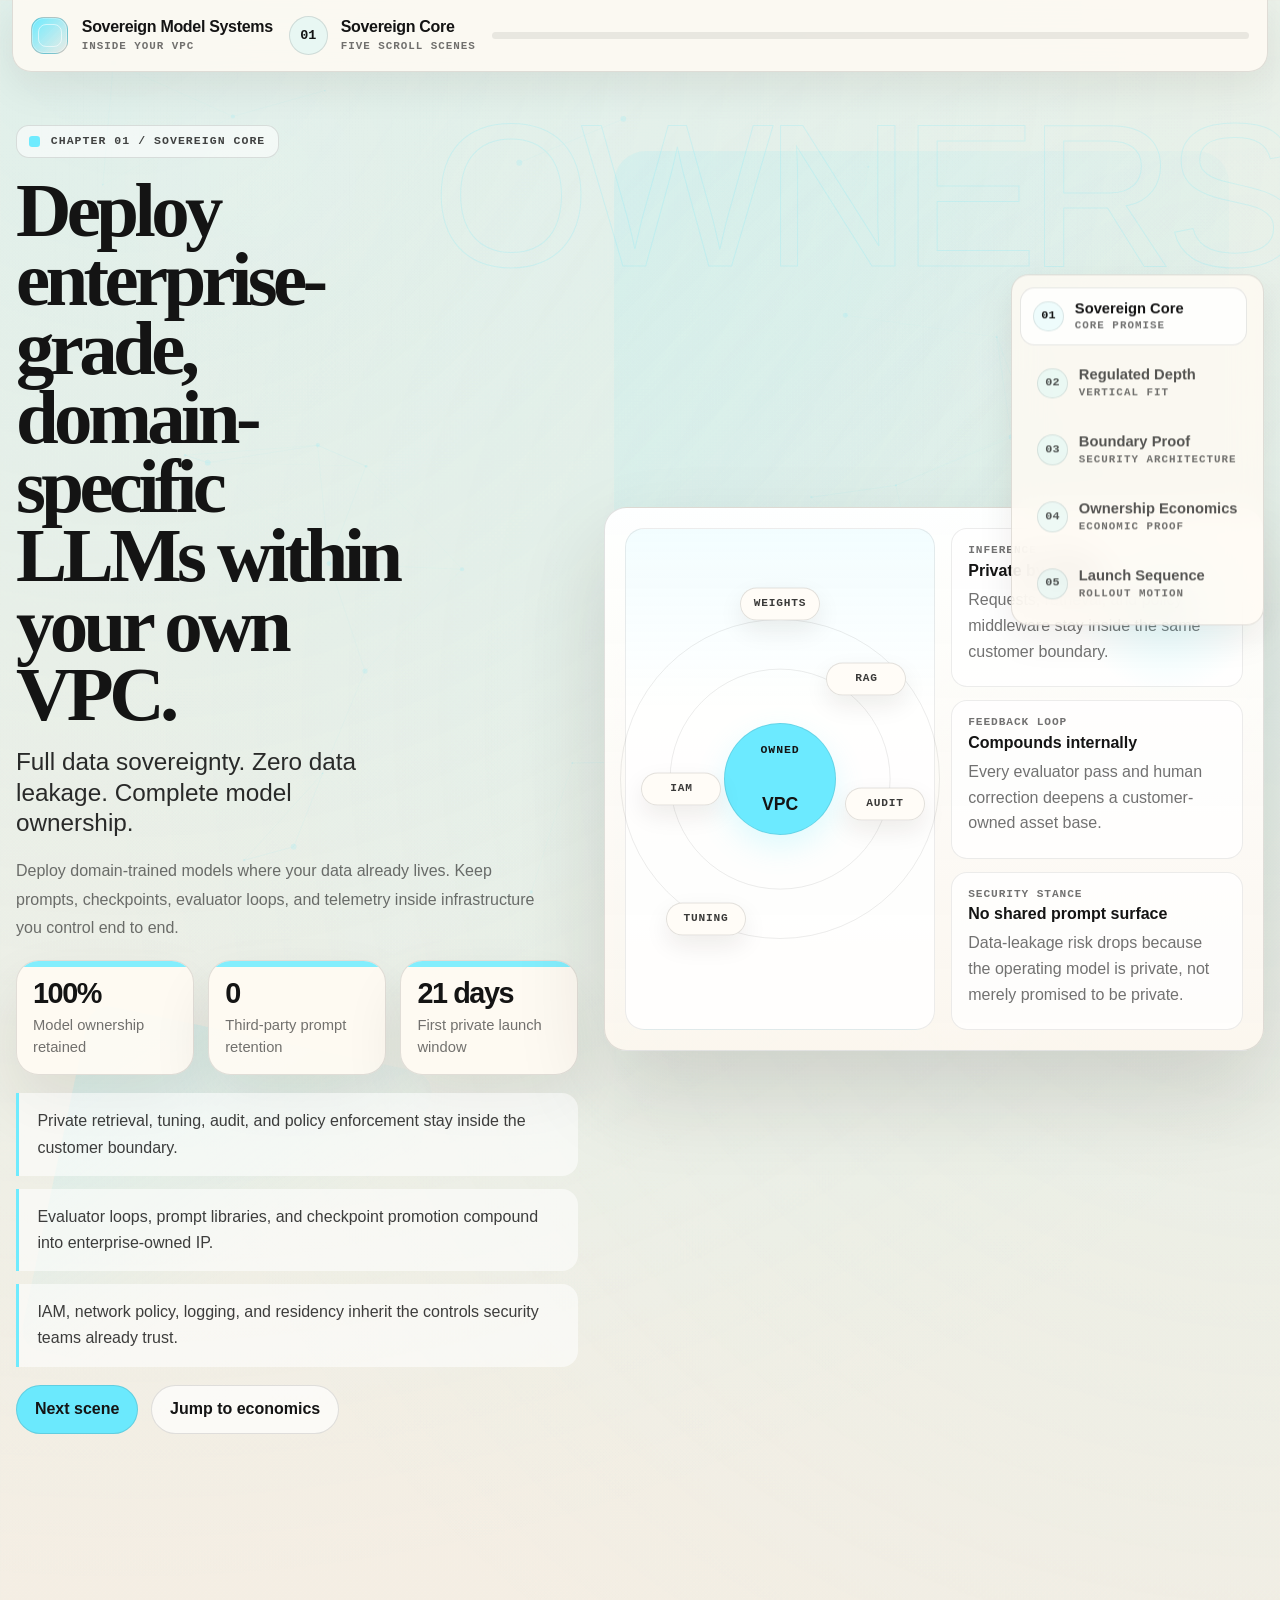
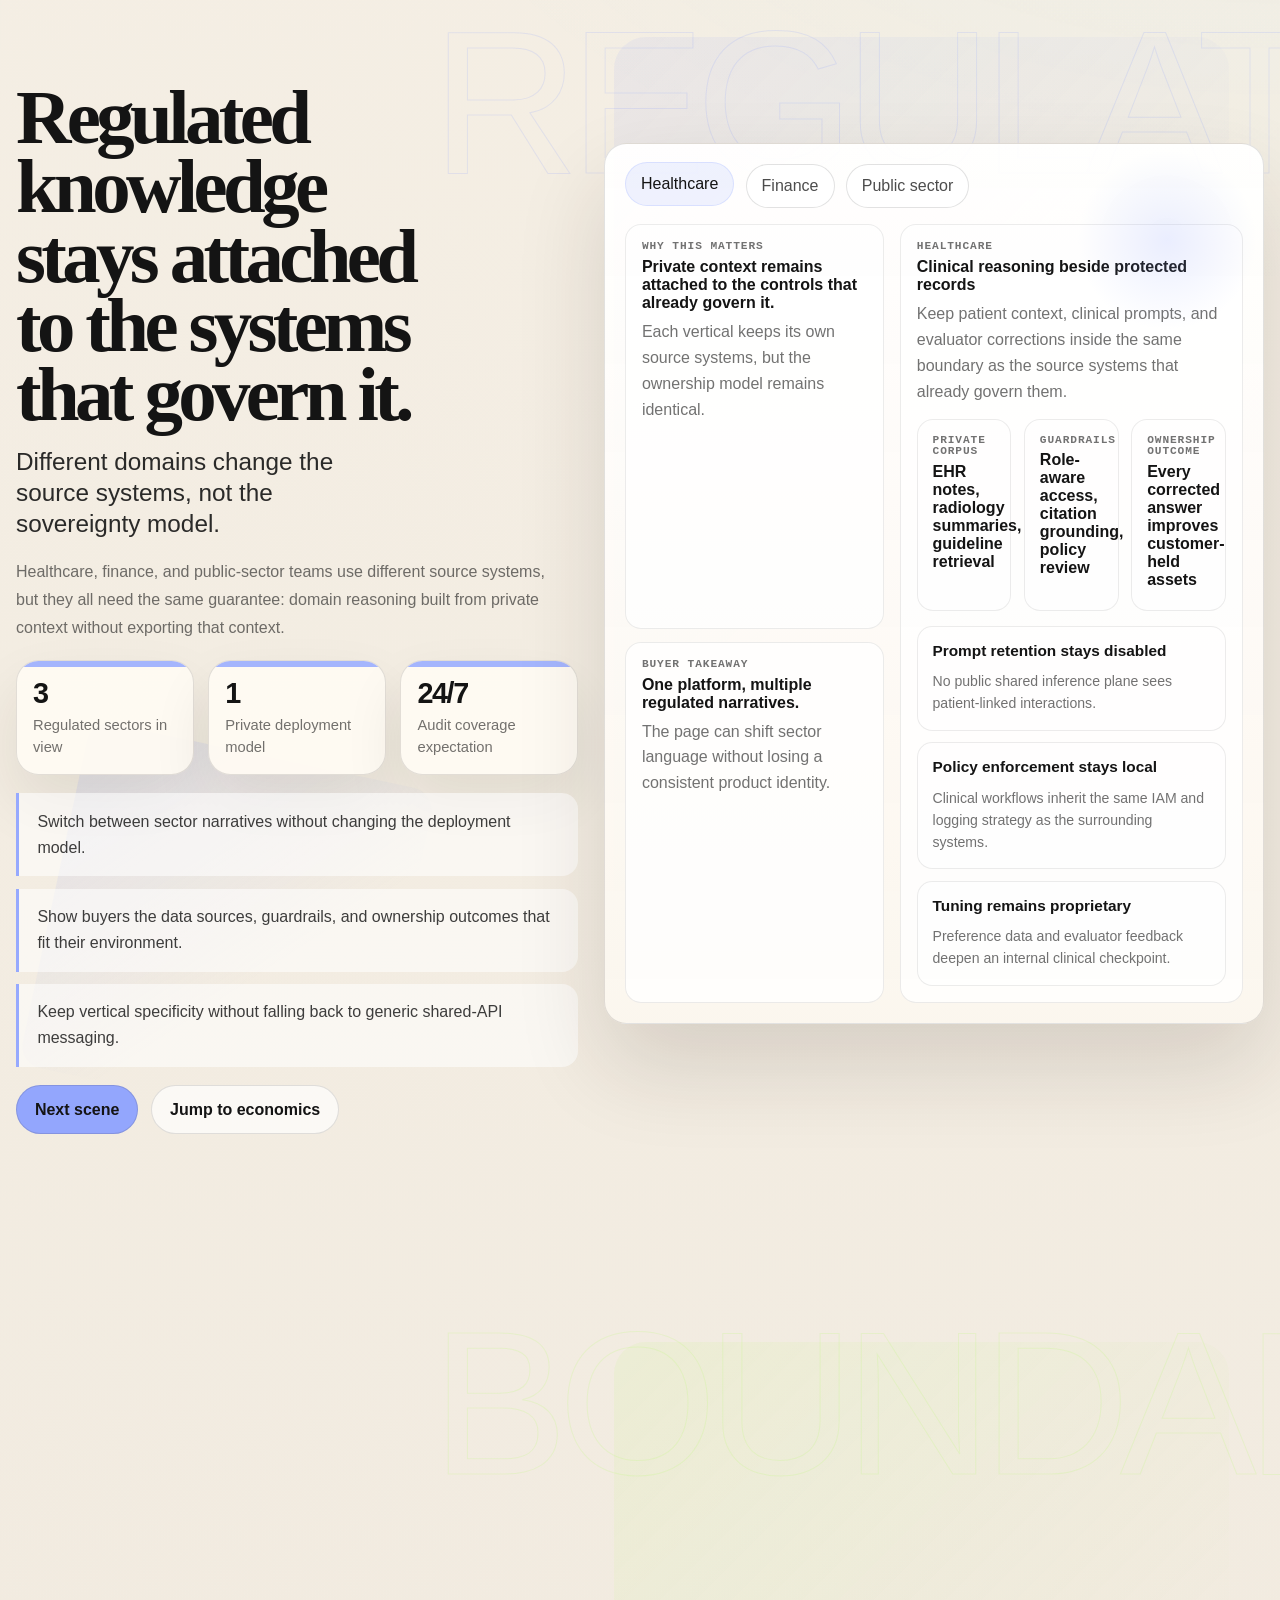
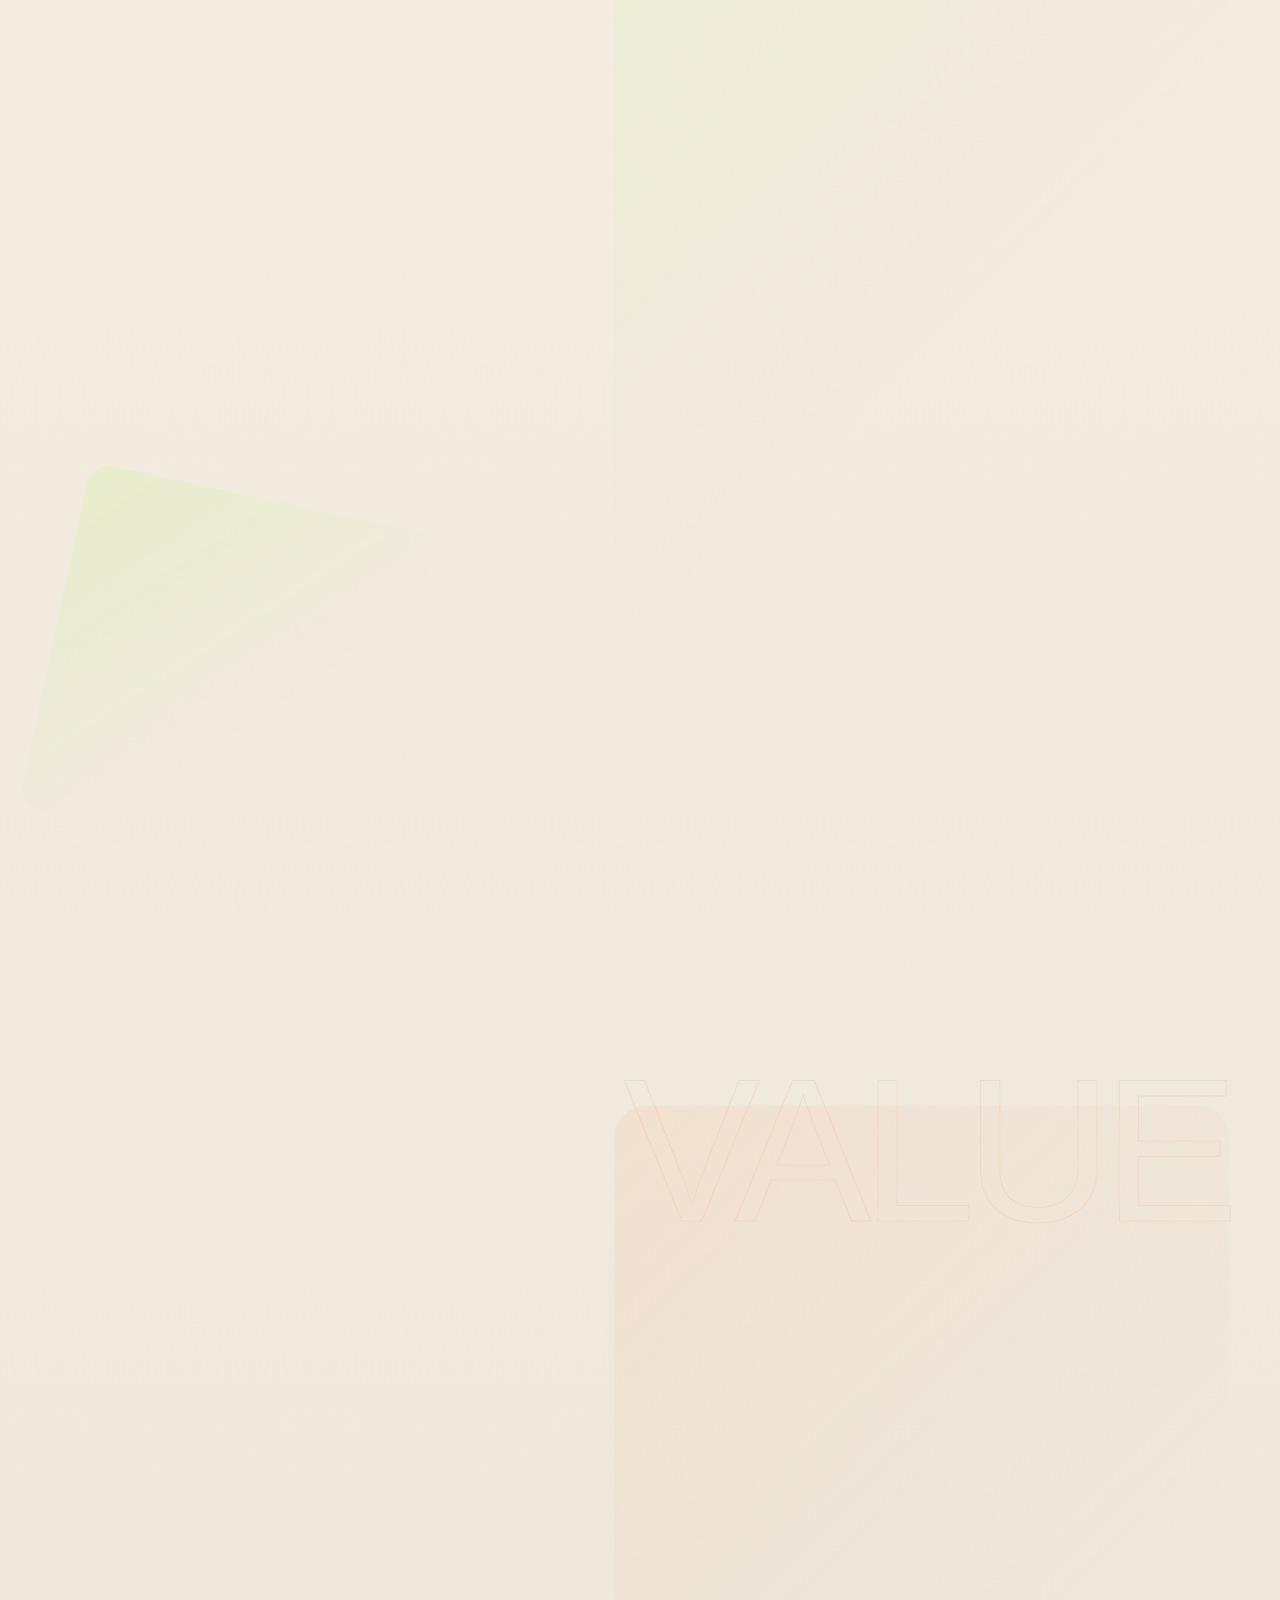
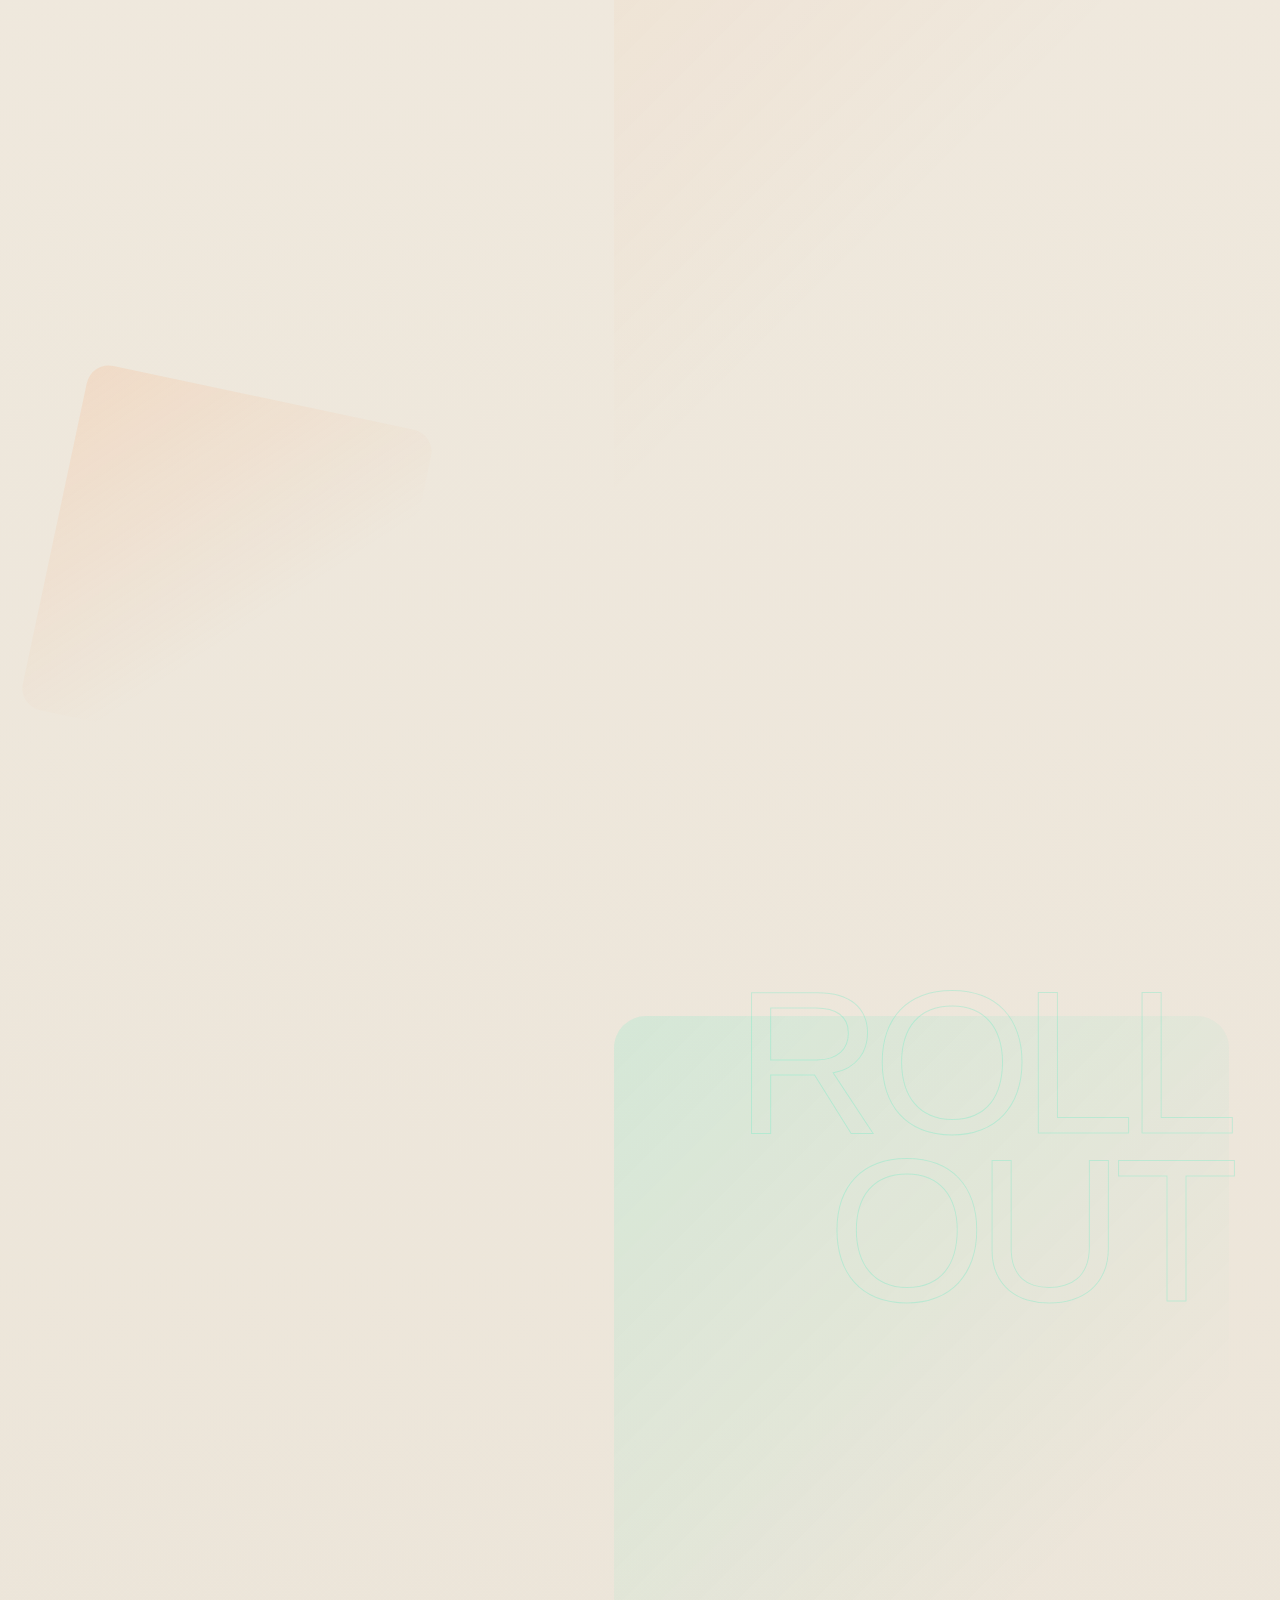
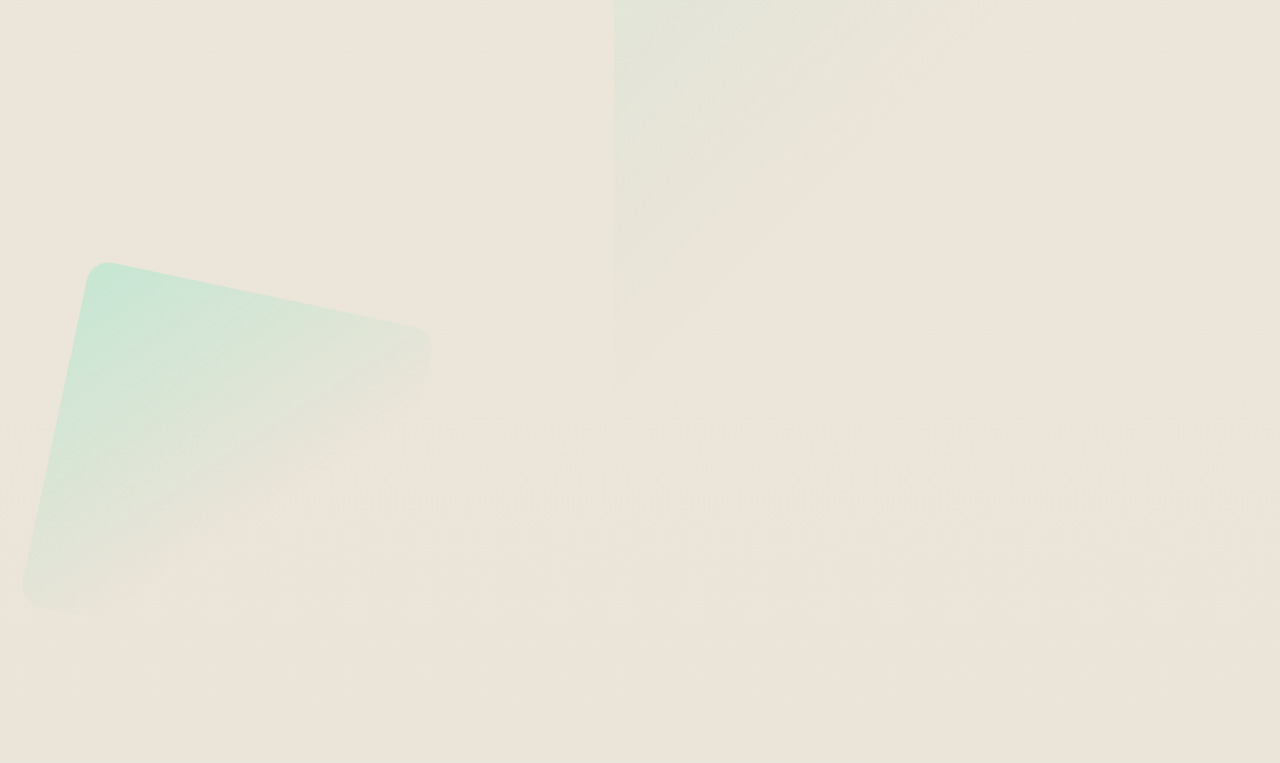
==== commit 49496b37: "changes" ====
--- a/index.html
+++ b/index.html
@@ -3,558 +3,45 @@
   <head>
     <meta charset="UTF-8" />
     <meta name="viewport" content="width=device-width, initial-scale=1.0" />
-    <title>Private LLM Frontend Concepts</title>
-    <script src="./assets/shared.js"></script>
-    <style>
-      :root {
-        --accent: #79f3d4;
-        --bg: #09101b;
-        --panel: rgba(255, 255, 255, 0.08);
-        --text: #f5f7fb;
-        --muted: rgba(245, 247, 251, 0.72);
-      }
-
-      * {
-        box-sizing: border-box;
-      }
-
-      body {
-        margin: 0;
-        min-height: 100vh;
-        font-family: "Avenir Next", "Segoe UI", sans-serif;
-        color: var(--text);
-        background:
-          radial-gradient(circle at top left, rgba(121, 243, 212, 0.18), transparent 28%),
-          radial-gradient(circle at 85% 10%, rgba(94, 135, 255, 0.24), transparent 24%),
-          radial-gradient(circle at 80% 80%, rgba(255, 153, 97, 0.18), transparent 28%),
-          linear-gradient(180deg, #09101b 0%, #0d1626 48%, #08111d 100%);
-        transition: background 300ms ease;
-      }
-
-      a {
-        color: inherit;
-      }
-
-      .page {
-        width: min(1180px, calc(100vw - 2rem));
-        margin: 0 auto;
-        padding: 1.5rem 0 4rem;
-      }
-
-      .masthead {
-        display: flex;
-        justify-content: space-between;
-        align-items: center;
-        gap: 1rem;
-        padding: 0.5rem 0 1.5rem;
-      }
-
-      .badge {
-        display: inline-flex;
-        align-items: center;
-        gap: 0.6rem;
-        padding: 0.75rem 1rem;
-        border: 1px solid rgba(255, 255, 255, 0.1);
-        border-radius: 999px;
-        background: rgba(255, 255, 255, 0.04);
-        color: var(--muted);
-        font: 600 0.84rem/1 "SFMono-Regular", "IBM Plex Mono", Consolas, monospace;
-        letter-spacing: 0.08em;
-        text-transform: uppercase;
-      }
-
-      .badge::before {
-        content: "";
-        width: 0.7rem;
-        height: 0.7rem;
-        border-radius: 999px;
-        background: var(--accent);
-        box-shadow: 0 0 18px var(--accent);
-      }
-
-      .hero {
-        display: grid;
-        grid-template-columns: 1.08fr 0.92fr;
-        gap: 1.5rem;
-        align-items: stretch;
-        margin-bottom: 1.5rem;
-      }
-
-      .hero-copy,
-      .preview {
-        border: 1px solid rgba(255, 255, 255, 0.1);
-        border-radius: 2rem;
-        background: var(--panel);
-        backdrop-filter: blur(24px);
-      }
-
-      .hero-copy {
-        padding: 2.2rem;
-      }
-
-      h1 {
-        margin: 0.8rem 0 1rem;
-        font-family: "Iowan Old Style", "Palatino Linotype", "Book Antiqua", Georgia, serif;
-        font-size: clamp(2.7rem, 6vw, 5.2rem);
-        line-height: 0.94;
-        max-width: 12ch;
-      }
-
-      .hero-copy p {
-        margin: 0;
-        max-width: 60ch;
-        color: var(--muted);
-        font-size: 1.05rem;
-        line-height: 1.7;
-      }
-
-      .hero-actions {
-        display: flex;
-        gap: 0.9rem;
-        flex-wrap: wrap;
-        margin: 1.6rem 0 2rem;
-      }
-
-      .button {
-        display: inline-flex;
-        align-items: center;
-        justify-content: center;
-        gap: 0.5rem;
-        min-width: 10rem;
-        padding: 0.95rem 1.15rem;
-        border: 1px solid transparent;
-        border-radius: 999px;
-        cursor: pointer;
-        text-decoration: none;
-        font: 700 0.95rem/1 "Avenir Next", "Segoe UI", sans-serif;
-        transition: transform 180ms ease, background 180ms ease, border-color 180ms ease;
-      }
-
-      .button:hover,
-      .button:focus-visible {
-        transform: translateY(-2px);
-        outline: none;
-      }
-
-      .button--primary {
-        color: #08111d;
-        background: var(--accent);
-      }
-
-      .button--ghost {
-        color: var(--text);
-        background: rgba(255, 255, 255, 0.04);
-        border-color: rgba(255, 255, 255, 0.12);
-      }
-
-      .metrics {
-        display: grid;
-        grid-template-columns: repeat(3, 1fr);
-        gap: 0.8rem;
-      }
-
-      .metric {
-        padding: 1rem;
-        border-radius: 1.4rem;
-        background: rgba(255, 255, 255, 0.04);
-      }
-
-      .metric strong {
-        display: block;
-        margin-bottom: 0.35rem;
-        font-size: 1.7rem;
-      }
-
-      .metric span {
-        color: var(--muted);
-        font-size: 0.92rem;
-      }
-
-      .preview {
-        padding: 1rem;
-        display: grid;
-        gap: 1rem;
-      }
-
-      .preview-frame {
-        position: relative;
-        overflow: hidden;
-        min-height: 23rem;
-        border-radius: 1.4rem;
-        padding: 1.2rem;
-        background:
-          linear-gradient(135deg, rgba(255, 255, 255, 0.11), rgba(255, 255, 255, 0.02)),
-          rgba(6, 10, 17, 0.7);
-      }
-
-      .preview-frame::before,
-      .preview-frame::after {
-        content: "";
-        position: absolute;
-        border-radius: 999px;
-        filter: blur(8px);
-      }
-
-      .preview-frame::before {
-        width: 14rem;
-        height: 14rem;
-        right: -2rem;
-        top: -3rem;
-        background: color-mix(in srgb, var(--accent) 40%, transparent);
-      }
-
-      .preview-frame::after {
-        width: 10rem;
-        height: 10rem;
-        left: -1rem;
-        bottom: -2rem;
-        background: rgba(255, 255, 255, 0.08);
-      }
-
-      .frame-bar {
-        display: flex;
-        gap: 0.45rem;
-        margin-bottom: 1rem;
-      }
-
-      .frame-bar span {
-        width: 0.72rem;
-        height: 0.72rem;
-        border-radius: 999px;
-        background: rgba(255, 255, 255, 0.28);
-      }
-
-      .frame-copy {
-        position: relative;
-        z-index: 1;
-      }
-
-      .preview-label {
-        display: inline-flex;
-        margin-bottom: 0.9rem;
-        padding: 0.55rem 0.8rem;
-        border-radius: 999px;
-        background: rgba(255, 255, 255, 0.08);
-        color: var(--muted);
-        font: 600 0.78rem/1 "SFMono-Regular", "IBM Plex Mono", Consolas, monospace;
-        letter-spacing: 0.08em;
-        text-transform: uppercase;
-      }
-
-      .preview-title {
-        margin: 0 0 0.75rem;
-        font-size: clamp(2rem, 4vw, 3.1rem);
-        line-height: 0.96;
-      }
-
-      .preview-text {
-        margin: 0 0 1.2rem;
-        max-width: 34ch;
-        color: var(--muted);
-        line-height: 1.7;
-      }
-
-      .preview-list {
-        display: grid;
-        gap: 0.65rem;
-        margin: 0;
-        padding: 0;
-        list-style: none;
-      }
-
-      .preview-list li {
-        display: flex;
-        align-items: center;
-        gap: 0.7rem;
-        color: rgba(255, 255, 255, 0.88);
-      }
-
-      .preview-list li::before {
-        content: "";
-        width: 0.7rem;
-        height: 0.7rem;
-        border-radius: 999px;
-        background: var(--accent);
-      }
-
-      .preview-footer {
-        display: grid;
-        grid-template-columns: repeat(2, minmax(0, 1fr));
-        gap: 0.8rem;
-      }
-
-      .preview-note {
-        padding: 0.95rem 1rem;
-        border-radius: 1rem;
-        background: rgba(255, 255, 255, 0.05);
-      }
-
-      .preview-note span {
-        display: block;
-        margin-bottom: 0.35rem;
-        color: rgba(255, 255, 255, 0.55);
-        font: 600 0.76rem/1 "SFMono-Regular", "IBM Plex Mono", Consolas, monospace;
-        letter-spacing: 0.08em;
-        text-transform: uppercase;
-      }
-
-      .catalog {
-        display: grid;
-        grid-template-columns: repeat(5, minmax(0, 1fr));
-        gap: 1rem;
-      }
-
-      .card {
-        padding: 1.1rem;
-        border: 1px solid rgba(255, 255, 255, 0.08);
-        border-radius: 1.4rem;
-        background: rgba(255, 255, 255, 0.04);
-        cursor: pointer;
-        transition: transform 180ms ease, border-color 180ms ease, background 180ms ease;
-      }
-
-      .card:hover,
-      .card:focus-visible,
-      .card.is-active {
-        transform: translateY(-4px);
-        outline: none;
-        background: rgba(255, 255, 255, 0.07);
-        border-color: color-mix(in srgb, var(--accent) 45%, rgba(255, 255, 255, 0.18));
-      }
-
-      .card small {
-        display: inline-block;
-        margin-bottom: 0.9rem;
-        color: color-mix(in srgb, var(--accent) 82%, white);
-        font: 600 0.74rem/1 "SFMono-Regular", "IBM Plex Mono", Consolas, monospace;
-        letter-spacing: 0.1em;
-        text-transform: uppercase;
-      }
-
-      .card h2 {
-        margin: 0 0 0.55rem;
-        font-size: 1.25rem;
-      }
-
-      .card p {
-        margin: 0 0 1rem;
-        color: var(--muted);
-        line-height: 1.6;
-        font-size: 0.94rem;
-      }
-
-      .card span {
-        color: rgba(255, 255, 255, 0.9);
-        font-size: 0.9rem;
-      }
-
-      @media (max-width: 1080px) {
-        .hero {
-          grid-template-columns: 1fr;
-        }
-
-        .catalog {
-          grid-template-columns: repeat(2, minmax(0, 1fr));
-        }
-      }
-
-      @media (max-width: 760px) {
-        .page {
-          width: min(100vw - 1rem, 100%);
-        }
-
-        .hero-copy,
-        .preview {
-          padding: 1.2rem;
-          border-radius: 1.5rem;
-        }
-
-        h1 {
-          font-size: clamp(2.3rem, 12vw, 3.6rem);
-        }
-
-        .metrics,
-        .preview-footer,
-        .catalog {
-          grid-template-columns: 1fr;
-        }
-      }
-    </style>
+    <title>Sovereign Model Systems</title>
+    <link rel="stylesheet" href="./styles.css" />
   </head>
   <body>
-    <div class="page">
-      <header class="masthead">
-        <div class="badge">HTML + CSS + JS only</div>
-        <div class="badge">5 interactive concepts</div>
-      </header>
+    <canvas id="ambient" aria-hidden="true"></canvas>
+    <div class="noise" aria-hidden="true"></div>
 
-      <section class="hero">
-        <div class="hero-copy">
-          <div class="badge">Private LLM campaign suite</div>
-          <h1>Deploy enterprise-grade, domain-specific LLMs within your own VPC.</h1>
-          <p>
-            Browse five distinct landing-page directions built entirely with static frontend
-            technologies. Each one sells the same message with a different visual system,
-            interaction model, and conversion path: full data sovereignty, zero leakage,
-            and complete model ownership.
-          </p>
-          <div class="hero-actions">
-            <a class="button button--primary" data-open-selected href="./designs/aurora-mesh.html">Open selected design</a>
-            <button class="button button--ghost" type="button" data-shuffle>Shuffle concept</button>
-          </div>
-          <div class="metrics">
-            <div class="metric">
-              <strong>5</strong>
-              <span>Distinct visual systems</span>
-            </div>
-            <div class="metric">
-              <strong>100%</strong>
-              <span>Static frontend stack</span>
-            </div>
-            <div class="metric">
-              <strong>1 click</strong>
-              <span>Design-to-design browsing</span>
-            </div>
-          </div>
+    <header class="shell-header">
+      <a class="brand" href="#chapter-core">
+        <span class="brand__mark"></span>
+        <span class="brand__text">
+          <strong>Sovereign Model Systems</strong>
+          <small>inside your VPC</small>
+        </span>
+      </a>
+
+      <div class="header-status">
+        <span class="header-status__index" data-active-index>01</span>
+        <div class="header-status__copy">
+          <strong data-active-title>Sovereign Core</strong>
+          <small>five scroll scenes</small>
         </div>
+      </div>
 
-        <aside class="preview">
-          <div class="preview-frame">
-            <div class="frame-bar">
-              <span></span><span></span><span></span>
-            </div>
-            <div class="frame-copy">
-              <div class="preview-label" data-preview-tone></div>
-              <h2 class="preview-title" data-preview-title></h2>
-              <p class="preview-text" data-preview-summary></p>
-              <ul class="preview-list" data-preview-highlights></ul>
-            </div>
-          </div>
-          <div class="preview-footer">
-            <div class="preview-note">
-              <span>Interaction</span>
-              <strong data-preview-interaction></strong>
-            </div>
-            <div class="preview-note">
-              <span>Destination</span>
-              <strong data-preview-file></strong>
-            </div>
-          </div>
-        </aside>
-      </section>
+      <div class="progress-track" aria-hidden="true">
+        <span class="progress-track__fill" data-progress></span>
+      </div>
+    </header>
 
-      <section class="catalog" data-card-grid></section>
-    </div>
+    <nav class="chapter-rail" aria-label="Scene navigation" data-rail></nav>
 
-    <script>
-      (() => {
-        const pages = (window.LLMDesignPages || []).map((page, index) => ({
-          ...page,
-          href: `./designs/${page.file}`,
-          order: `0${index + 1}`,
-        }));
+    <main id="app" class="story"></main>
 
-        const cardGrid = document.querySelector("[data-card-grid]");
-        const previewTitle = document.querySelector("[data-preview-title]");
-        const previewTone = document.querySelector("[data-preview-tone]");
-        const previewSummary = document.querySelector("[data-preview-summary]");
-        const previewHighlights = document.querySelector("[data-preview-highlights]");
-        const previewInteraction = document.querySelector("[data-preview-interaction]");
-        const previewFile = document.querySelector("[data-preview-file]");
-        const openSelected = document.querySelector("[data-open-selected]");
-        const shuffleButton = document.querySelector("[data-shuffle]");
-        let activeIndex = 0;
-        let intervalId = null;
+    <noscript>
+      <div class="no-script">
+        This page uses JavaScript to render the full scroll experience.
+      </div>
+    </noscript>
 
-        if (!pages.length) {
-          return;
-        }
-
-        function renderCards() {
-          cardGrid.innerHTML = pages
-            .map(
-              (page, index) => `
-                <article class="card ${index === activeIndex ? "is-active" : ""}" data-index="${index}" tabindex="0">
-                  <small>${page.order} / ${page.interaction}</small>
-                  <h2>${page.label}</h2>
-                  <p>${page.summary}</p>
-                  <span>${page.tone}</span>
-                </article>
-              `
-            )
-            .join("");
-        }
-
-        function setActive(index) {
-          activeIndex = (index + pages.length) % pages.length;
-          const page = pages[activeIndex];
-          document.documentElement.style.setProperty("--accent", page.accent);
-          previewTitle.textContent = page.label;
-          previewTone.textContent = page.tone;
-          previewSummary.textContent = page.summary;
-          previewHighlights.innerHTML = page.highlights.map((item) => `<li>${item}</li>`).join("");
-          previewInteraction.textContent = page.interaction;
-          previewFile.textContent = page.href.replace("./", "");
-          openSelected.href = page.href;
-          renderCards();
-        }
-
-        function cycle(direction) {
-          setActive(activeIndex + direction);
-        }
-
-        function startRotation() {
-          clearInterval(intervalId);
-          intervalId = window.setInterval(() => cycle(1), 5500);
-        }
-
-        cardGrid.addEventListener("click", (event) => {
-          const card = event.target.closest(".card");
-          if (!card) {
-            return;
-          }
-
-          setActive(Number(card.dataset.index));
-          startRotation();
-        });
-
-        cardGrid.addEventListener("keydown", (event) => {
-          const card = event.target.closest(".card");
-          if (!card) {
-            return;
-          }
-
-          if (event.key === "Enter" || event.key === " ") {
-            event.preventDefault();
-            window.location.href = pages[Number(card.dataset.index)].href;
-          }
-        });
-
-        shuffleButton.addEventListener("click", () => {
-          const nextIndex = Math.floor(Math.random() * pages.length);
-          setActive(nextIndex);
-          startRotation();
-        });
-
-        window.addEventListener("keydown", (event) => {
-          if (["INPUT", "TEXTAREA", "SELECT", "BUTTON"].includes(document.activeElement.tagName)) {
-            return;
-          }
-
-          if (event.key === "ArrowLeft") {
-            cycle(-1);
-            startRotation();
-          }
-
-          if (event.key === "ArrowRight") {
-            cycle(1);
-            startRotation();
-          }
-        });
-
-        setActive(0);
-        startRotation();
-      })();
-    </script>
+    <script src="./app.js"></script>
   </body>
 </html>
--- a/styles.css
+++ b/styles.css
@@ -0,0 +1,1019 @@
+:root {
+  --bg: #ebe4d8;
+  --bg-alt: #f7f1e7;
+  --paper: rgba(255, 251, 243, 0.92);
+  --paper-strong: rgba(255, 248, 238, 0.98);
+  --ink: #141414;
+  --muted: rgba(20, 20, 20, 0.6);
+  --line: rgba(20, 20, 20, 0.12);
+  --accent: #60e9ff;
+  --accent-rgb: 96, 233, 255;
+  --shadow: 0 28px 60px rgba(44, 31, 19, 0.09);
+  --shadow-strong: 0 42px 90px rgba(44, 31, 19, 0.14);
+}
+
+*,
+*::before,
+*::after {
+  box-sizing: border-box;
+}
+
+html {
+  scroll-behavior: smooth;
+  scroll-snap-type: y proximity;
+}
+
+body {
+  margin: 0;
+  min-height: 100vh;
+  overflow-x: hidden;
+  color: var(--ink);
+  font-family: "Avenir Next", "Segoe UI", sans-serif;
+  background:
+    radial-gradient(circle at 10% 0%, rgba(var(--accent-rgb), 0.16), transparent 22%),
+    radial-gradient(circle at 100% 10%, rgba(var(--accent-rgb), 0.1), transparent 18%),
+    linear-gradient(180deg, var(--bg-alt) 0%, var(--bg) 100%);
+  transition: background 420ms ease;
+}
+
+::selection {
+  background: rgba(var(--accent-rgb), 0.24);
+}
+
+a,
+button,
+input {
+  font: inherit;
+}
+
+button {
+  color: inherit;
+}
+
+#ambient,
+.noise {
+  position: fixed;
+  inset: 0;
+  pointer-events: none;
+}
+
+#ambient {
+  z-index: 0;
+  width: 100%;
+  height: 100%;
+  opacity: 0.78;
+}
+
+.noise {
+  z-index: 1;
+  opacity: 0.24;
+  background:
+    radial-gradient(circle at 20% 20%, rgba(255, 255, 255, 0.35), transparent 18%),
+    radial-gradient(circle at 80% 40%, rgba(255, 255, 255, 0.28), transparent 14%),
+    repeating-linear-gradient(
+      90deg,
+      transparent 0,
+      transparent 13px,
+      rgba(20, 20, 20, 0.016) 13px,
+      rgba(20, 20, 20, 0.016) 14px
+    );
+}
+
+.shell-header {
+  position: fixed;
+  top: 0;
+  left: 50%;
+  z-index: 12;
+  width: min(1280px, calc(100vw - 1.5rem));
+  transform: translateX(-50%);
+  display: grid;
+  grid-template-columns: auto auto 1fr;
+  gap: 1rem;
+  align-items: center;
+  padding: 1rem 1.15rem;
+  border: 1px solid var(--line);
+  border-top: 0;
+  border-radius: 0 0 1.2rem 1.2rem;
+  background: rgba(255, 251, 243, 0.84);
+  backdrop-filter: blur(18px);
+  box-shadow: 0 14px 40px rgba(44, 31, 19, 0.08);
+}
+
+.brand {
+  display: inline-flex;
+  align-items: center;
+  gap: 0.85rem;
+  color: inherit;
+  text-decoration: none;
+}
+
+.brand__mark {
+  position: relative;
+  width: 2.3rem;
+  height: 2.3rem;
+  border-radius: 0.8rem;
+  border: 1px solid rgba(20, 20, 20, 0.18);
+  background:
+    linear-gradient(135deg, rgba(var(--accent-rgb), 0.92), rgba(20, 20, 20, 0.06));
+  box-shadow: inset 0 0 0 1px rgba(255, 255, 255, 0.28);
+}
+
+.brand__mark::after {
+  content: "";
+  position: absolute;
+  inset: 0.35rem;
+  border: 1px solid rgba(255, 255, 255, 0.56);
+  border-radius: 0.5rem;
+}
+
+.brand__text,
+.header-status__copy {
+  display: grid;
+  gap: 0.16rem;
+}
+
+.brand__text strong,
+.header-status__copy strong {
+  letter-spacing: -0.02em;
+}
+
+.brand__text small,
+.header-status__copy small,
+.rail__label small {
+  color: var(--muted);
+  font: 700 0.68rem/1.3 "SFMono-Regular", "IBM Plex Mono", Consolas, monospace;
+  letter-spacing: 0.09em;
+  text-transform: uppercase;
+}
+
+.header-status {
+  display: inline-flex;
+  align-items: center;
+  gap: 0.8rem;
+}
+
+.header-status__index {
+  display: grid;
+  place-items: center;
+  width: 2.45rem;
+  height: 2.45rem;
+  border: 1px solid rgba(20, 20, 20, 0.12);
+  border-radius: 999px;
+  background: rgba(var(--accent-rgb), 0.12);
+  color: var(--ink);
+  font: 700 0.84rem/1 "SFMono-Regular", "IBM Plex Mono", Consolas, monospace;
+}
+
+.progress-track {
+  position: relative;
+  height: 0.42rem;
+  border-radius: 999px;
+  background: rgba(20, 20, 20, 0.08);
+  overflow: hidden;
+}
+
+.progress-track__fill {
+  display: block;
+  width: 0%;
+  height: 100%;
+  border-radius: inherit;
+  background: linear-gradient(90deg, rgba(var(--accent-rgb), 1), rgba(20, 20, 20, 0.92));
+  transition: width 120ms linear;
+}
+
+.chapter-rail {
+  position: fixed;
+  top: 50%;
+  right: 1rem;
+  z-index: 11;
+  transform: translateY(-50%);
+  display: grid;
+  gap: 0.55rem;
+  padding: 0.75rem;
+  border: 1px solid var(--line);
+  border-radius: 1.1rem;
+  background: rgba(255, 251, 243, 0.82);
+  backdrop-filter: blur(16px);
+  box-shadow: 0 14px 36px rgba(44, 31, 19, 0.08);
+}
+
+.rail__button {
+  display: grid;
+  grid-template-columns: auto 1fr;
+  gap: 0.7rem;
+  align-items: center;
+  min-width: 11.8rem;
+  padding: 0.72rem 0.78rem;
+  border: 1px solid transparent;
+  border-radius: 0.9rem;
+  background: transparent;
+  cursor: pointer;
+  text-align: left;
+  color: rgba(20, 20, 20, 0.72);
+  transition: transform 180ms ease, background 180ms ease, border-color 180ms ease;
+}
+
+.rail__button:hover,
+.rail__button:focus-visible,
+.rail__button.is-active {
+  outline: none;
+  transform: translateX(-4px);
+  border-color: rgba(20, 20, 20, 0.1);
+  background: rgba(255, 255, 255, 0.74);
+  color: var(--ink);
+}
+
+.rail__index {
+  display: grid;
+  place-items: center;
+  width: 1.9rem;
+  height: 1.9rem;
+  border-radius: 999px;
+  border: 1px solid rgba(20, 20, 20, 0.1);
+  background: rgba(var(--accent-rgb), 0.1);
+  font: 700 0.74rem/1 "SFMono-Regular", "IBM Plex Mono", Consolas, monospace;
+}
+
+.rail__label {
+  display: grid;
+  gap: 0.18rem;
+}
+
+.rail__label strong {
+  font-size: 0.92rem;
+}
+
+.story {
+  position: relative;
+  z-index: 2;
+}
+
+.chapter {
+  position: relative;
+  min-height: 100svh;
+  scroll-snap-align: start;
+  display: flex;
+  align-items: center;
+  padding: 7.8rem 0 4.6rem;
+  isolation: isolate;
+}
+
+.chapter::before {
+  content: "";
+  position: absolute;
+  inset: 10% 4% 8% auto;
+  width: min(48vw, 40rem);
+  border-radius: 2rem;
+  background:
+    linear-gradient(135deg, rgba(var(--chapter-accent-rgb), 0.1), transparent 54%);
+  z-index: -2;
+}
+
+.chapter::after {
+  content: "";
+  position: absolute;
+  left: 4%;
+  bottom: 8%;
+  width: min(22rem, 34vw);
+  height: min(22rem, 34vw);
+  border-radius: 1.4rem;
+  background:
+    linear-gradient(135deg, rgba(var(--chapter-accent-rgb), 0.16), transparent 62%);
+  transform: rotate(12deg);
+  z-index: -2;
+}
+
+.chapter__watermark {
+  position: absolute;
+  top: 7rem;
+  right: 4%;
+  z-index: -1;
+  max-width: 7ch;
+  color: transparent;
+  font-family: Impact, Haettenschweiler, "Arial Narrow Bold", sans-serif;
+  font-size: clamp(5rem, 16vw, 15rem);
+  line-height: 0.82;
+  letter-spacing: -0.05em;
+  text-transform: uppercase;
+  -webkit-text-stroke: 1px rgba(var(--chapter-accent-rgb), 0.2);
+  opacity: 0.9;
+  text-align: right;
+  pointer-events: none;
+}
+
+.chapter__inner {
+  width: min(1260px, calc(100vw - 2rem));
+  margin: 0 auto;
+  display: grid;
+  grid-template-columns: minmax(0, 0.92fr) minmax(360px, 1.08fr);
+  gap: 1.6rem;
+  align-items: center;
+}
+
+.chapter__copy {
+  position: relative;
+  display: grid;
+  gap: 1.15rem;
+}
+
+.chapter__eyebrow {
+  display: inline-flex;
+  align-items: center;
+  gap: 0.65rem;
+  width: fit-content;
+  padding: 0.6rem 0.78rem;
+  border: 1px solid rgba(20, 20, 20, 0.12);
+  border-radius: 0.8rem;
+  background: rgba(255, 255, 255, 0.56);
+  color: rgba(20, 20, 20, 0.8);
+  font: 700 0.72rem/1 "SFMono-Regular", "IBM Plex Mono", Consolas, monospace;
+  letter-spacing: 0.09em;
+  text-transform: uppercase;
+}
+
+.chapter__eyebrow::before {
+  content: "";
+  width: 0.68rem;
+  height: 0.68rem;
+  border-radius: 0.2rem;
+  background: rgba(var(--chapter-accent-rgb), 0.9);
+}
+
+.chapter__title {
+  margin: 0;
+  max-width: 10.5ch;
+  color: var(--ink);
+  font-family: "Iowan Old Style", "Palatino Linotype", "Book Antiqua", Georgia, serif;
+  font-size: clamp(3rem, 6vw, 6.4rem);
+  line-height: 0.9;
+  letter-spacing: -0.06em;
+}
+
+.chapter__lead {
+  margin: 0;
+  max-width: 26ch;
+  color: rgba(20, 20, 20, 0.9);
+  font-size: clamp(1.18rem, 1.9vw, 1.6rem);
+  line-height: 1.26;
+}
+
+.chapter__body {
+  margin: 0;
+  max-width: 60ch;
+  color: var(--muted);
+  line-height: 1.76;
+}
+
+.chapter__stats {
+  display: grid;
+  grid-template-columns: repeat(3, minmax(0, 1fr));
+  gap: 0.9rem;
+}
+
+.metric-card,
+.stage-card {
+  border: 1px solid rgba(20, 20, 20, 0.12);
+  border-radius: 1.4rem;
+  background: var(--paper);
+  box-shadow: var(--shadow);
+}
+
+.metric-card {
+  position: relative;
+  padding: 1rem 1rem 0.95rem;
+  overflow: hidden;
+}
+
+.metric-card::before {
+  content: "";
+  position: absolute;
+  inset: 0 0 auto 0;
+  height: 0.35rem;
+  background: rgba(var(--chapter-accent-rgb), 0.78);
+}
+
+.metric-card strong {
+  display: block;
+  margin-bottom: 0.3rem;
+  color: var(--ink);
+  font-size: 1.8rem;
+  letter-spacing: -0.05em;
+}
+
+.metric-card span {
+  color: var(--muted);
+  font-size: 0.92rem;
+  line-height: 1.48;
+}
+
+.chapter__list {
+  display: grid;
+  gap: 0.78rem;
+  margin: 0;
+  padding: 0;
+  list-style: none;
+}
+
+.chapter__list li {
+  padding: 0.95rem 1rem 0.95rem 1.15rem;
+  border-left: 3px solid rgba(var(--chapter-accent-rgb), 0.9);
+  border-radius: 0 1rem 1rem 0;
+  background: rgba(255, 255, 255, 0.56);
+  color: rgba(20, 20, 20, 0.82);
+  line-height: 1.64;
+}
+
+.chapter__actions {
+  display: flex;
+  flex-wrap: wrap;
+  gap: 0.8rem;
+}
+
+.scene-link {
+  display: inline-flex;
+  align-items: center;
+  justify-content: center;
+  min-height: 3rem;
+  padding: 0.9rem 1.12rem;
+  border: 1px solid rgba(20, 20, 20, 0.12);
+  border-radius: 999px;
+  background: rgba(var(--chapter-accent-rgb), 0.92);
+  color: var(--ink);
+  cursor: pointer;
+  text-decoration: none;
+  font-weight: 700;
+  transition: transform 180ms ease, box-shadow 180ms ease, background 180ms ease;
+}
+
+.scene-link:hover,
+.scene-link:focus-visible {
+  transform: translateY(-2px);
+  outline: none;
+  box-shadow: 0 12px 28px rgba(var(--chapter-accent-rgb), 0.22);
+}
+
+.scene-link--ghost {
+  background: rgba(255, 255, 255, 0.68);
+}
+
+.chapter__stage {
+  position: relative;
+}
+
+.stage-card {
+  position: relative;
+  overflow: hidden;
+  padding: 1.25rem;
+  background:
+    linear-gradient(180deg, rgba(255, 255, 255, 0.96), rgba(252, 247, 239, 0.92));
+  box-shadow: var(--shadow-strong);
+}
+
+.stage-card::before {
+  content: "";
+  position: absolute;
+  top: 0;
+  right: 0;
+  width: 12rem;
+  height: 12rem;
+  background: radial-gradient(circle, rgba(var(--chapter-accent-rgb), 0.18), transparent 66%);
+  pointer-events: none;
+}
+
+.orbital-board {
+  display: grid;
+  grid-template-columns: 1fr 0.94fr;
+  gap: 1rem;
+  min-height: 34rem;
+}
+
+.orbital-core {
+  position: relative;
+  min-height: 29rem;
+  border: 1px solid rgba(20, 20, 20, 0.08);
+  border-radius: 1.2rem;
+  background:
+    linear-gradient(180deg, rgba(var(--chapter-accent-rgb), 0.08), rgba(255, 255, 255, 0) 36%),
+    rgba(255, 255, 255, 0.84);
+}
+
+.orbital-halo,
+.orbital-center,
+.orbit-node {
+  position: absolute;
+  border-radius: 999px;
+}
+
+.orbital-halo {
+  top: 50%;
+  left: 50%;
+  transform: translate(-50%, -50%);
+  border: 1px solid rgba(20, 20, 20, 0.08);
+  animation: spin 18s linear infinite;
+}
+
+.orbital-halo--outer {
+  width: 20rem;
+  height: 20rem;
+}
+
+.orbital-halo--middle {
+  width: 13.8rem;
+  height: 13.8rem;
+  animation-direction: reverse;
+}
+
+.orbital-center {
+  top: 50%;
+  left: 50%;
+  width: 7rem;
+  height: 7rem;
+  transform: translate(-50%, -50%);
+  display: grid;
+  place-items: center;
+  text-align: center;
+  background: rgba(var(--chapter-accent-rgb), 0.92);
+  color: var(--ink);
+  border: 1px solid rgba(20, 20, 20, 0.1);
+  box-shadow: 0 12px 30px rgba(var(--chapter-accent-rgb), 0.2);
+}
+
+.orbital-center span {
+  font: 700 0.72rem/1 "SFMono-Regular", "IBM Plex Mono", Consolas, monospace;
+  letter-spacing: 0.08em;
+  text-transform: uppercase;
+}
+
+.orbital-center strong {
+  font-size: 1.1rem;
+}
+
+.orbit-node {
+  left: var(--node-x);
+  top: var(--node-y);
+  min-width: 5rem;
+  padding: 0.62rem 0.78rem;
+  transform: translate(-50%, -50%);
+  border: 1px solid rgba(20, 20, 20, 0.12);
+  background: rgba(255, 252, 247, 0.96);
+  color: rgba(20, 20, 20, 0.84);
+  text-align: center;
+  font: 700 0.7rem/1 "SFMono-Regular", "IBM Plex Mono", Consolas, monospace;
+  letter-spacing: 0.07em;
+  text-transform: uppercase;
+  box-shadow: 0 10px 24px rgba(44, 31, 19, 0.08);
+}
+
+.orbital-strip,
+.stacked-cards {
+  display: grid;
+  gap: 0.8rem;
+}
+
+.signal-panel,
+.stack-card,
+.sector-pane,
+.boundary-pane,
+.launch-pane,
+.mini-card,
+.launch-phase,
+.bar-card {
+  border: 1px solid rgba(20, 20, 20, 0.08);
+  border-radius: 1rem;
+  background: rgba(255, 255, 255, 0.76);
+}
+
+.signal-panel,
+.stack-card,
+.sector-pane,
+.boundary-pane,
+.launch-pane,
+.bar-card {
+  padding: 1rem;
+}
+
+.signal-panel span,
+.stack-card span,
+.sector-pane span,
+.boundary-pane span,
+.launch-pane span,
+.mini-card span,
+.launch-phase span {
+  display: block;
+  margin-bottom: 0.34rem;
+  color: var(--muted);
+  font: 700 0.7rem/1 "SFMono-Regular", "IBM Plex Mono", Consolas, monospace;
+  letter-spacing: 0.08em;
+  text-transform: uppercase;
+}
+
+.signal-panel strong,
+.stack-card strong,
+.sector-pane strong,
+.boundary-pane strong,
+.launch-pane strong,
+.mini-card strong {
+  display: block;
+  margin-bottom: 0.44rem;
+  color: var(--ink);
+}
+
+.signal-panel p,
+.stack-card p,
+.sector-pane p,
+.boundary-pane p,
+.launch-pane p,
+.launch-phase p {
+  margin: 0;
+  color: var(--muted);
+  line-height: 1.62;
+}
+
+.sector-board,
+.boundary-board {
+  display: grid;
+  gap: 1rem;
+}
+
+.chip-row {
+  display: flex;
+  flex-wrap: wrap;
+  gap: 0.7rem;
+}
+
+.chip-row button {
+  min-height: 2.8rem;
+  padding: 0.72rem 0.94rem;
+  border: 1px solid rgba(20, 20, 20, 0.12);
+  border-radius: 999px;
+  background: rgba(255, 255, 255, 0.7);
+  color: rgba(20, 20, 20, 0.76);
+  cursor: pointer;
+  transition: transform 180ms ease, background 180ms ease, border-color 180ms ease;
+}
+
+.chip-row button:hover,
+.chip-row button:focus-visible,
+.chip-row button.is-active {
+  outline: none;
+  transform: translateY(-2px);
+  border-color: rgba(var(--chapter-accent-rgb), 0.22);
+  background: rgba(var(--chapter-accent-rgb), 0.14);
+  color: var(--ink);
+}
+
+.sector-layout {
+  display: grid;
+  grid-template-columns: 0.86fr 1.14fr;
+  gap: 1rem;
+}
+
+.sector-grid,
+.boundary-grid,
+.results-grid,
+.launch-grid {
+  display: grid;
+  grid-template-columns: repeat(3, minmax(0, 1fr));
+  gap: 0.8rem;
+  margin-top: 0.9rem;
+}
+
+.mini-card {
+  padding: 0.92rem;
+}
+
+.detail-list {
+  display: grid;
+  gap: 0.72rem;
+  margin: 0.92rem 0 0;
+  padding: 0;
+  list-style: none;
+}
+
+.detail-list li {
+  display: grid;
+  gap: 0.28rem;
+  padding: 0.92rem;
+  border: 1px solid rgba(20, 20, 20, 0.08);
+  border-radius: 0.95rem;
+  background: rgba(255, 255, 255, 0.64);
+}
+
+.detail-list li strong {
+  color: var(--ink);
+  font-size: 0.96rem;
+}
+
+.detail-list li small {
+  color: var(--muted);
+  font-size: 0.88rem;
+  line-height: 1.56;
+}
+
+.boundary-head {
+  display: grid;
+  grid-template-columns: auto 1fr;
+  gap: 1rem;
+  align-items: center;
+}
+
+.score-ring {
+  width: 9.3rem;
+  height: 9.3rem;
+  border-radius: 999px;
+  background: conic-gradient(rgb(var(--chapter-accent-rgb)) calc(var(--score, 96) * 1%), rgba(20, 20, 20, 0.08) 0%);
+  display: grid;
+  place-items: center;
+}
+
+.score-ring::after {
+  content: attr(data-score);
+  display: grid;
+  place-items: center;
+  width: 6.8rem;
+  height: 6.8rem;
+  border-radius: inherit;
+  border: 1px solid rgba(20, 20, 20, 0.1);
+  background: rgba(255, 252, 247, 0.96);
+  color: var(--ink);
+  font: 700 1.28rem/1 "Iowan Old Style", "Palatino Linotype", Georgia, serif;
+}
+
+.economics-board {
+  color: var(--ink);
+  background:
+    linear-gradient(180deg, rgba(255, 248, 240, 0.96), rgba(247, 238, 229, 0.92));
+}
+
+.slider-stack {
+  display: grid;
+  gap: 0.85rem;
+  margin-top: 1rem;
+}
+
+.slider-row {
+  padding: 0.96rem;
+  border: 1px solid rgba(20, 20, 20, 0.08);
+  border-radius: 1rem;
+  background: rgba(255, 255, 255, 0.5);
+}
+
+.slider-head {
+  display: flex;
+  justify-content: space-between;
+  gap: 1rem;
+  align-items: baseline;
+  margin-bottom: 0.6rem;
+}
+
+.slider-head span {
+  color: var(--muted);
+}
+
+input[type="range"] {
+  width: 100%;
+  accent-color: var(--accent);
+}
+
+.results-grid {
+  grid-template-columns: repeat(4, minmax(0, 1fr));
+}
+
+.bar-stack {
+  display: grid;
+  gap: 0.75rem;
+  margin-top: 1rem;
+}
+
+.bar-card__head {
+  display: flex;
+  justify-content: space-between;
+  gap: 1rem;
+  margin-bottom: 0.55rem;
+}
+
+.bar-track {
+  height: 0.68rem;
+  border-radius: 999px;
+  background: rgba(20, 20, 20, 0.08);
+  overflow: hidden;
+}
+
+.bar-fill {
+  width: var(--size, 50%);
+  height: 100%;
+  border-radius: inherit;
+  background: linear-gradient(90deg, rgba(var(--chapter-accent-rgb), 1), rgba(20, 20, 20, 0.88));
+  transition: width 220ms ease;
+}
+
+.launch-board {
+  border-width: 2px;
+  background:
+    linear-gradient(180deg, rgba(248, 246, 239, 0.98), rgba(236, 232, 222, 0.94));
+  box-shadow: 12px 12px 0 rgba(20, 20, 20, 0.05), var(--shadow-strong);
+}
+
+.launch-head {
+  display: grid;
+  gap: 1rem;
+}
+
+.launch-board .launch-grid {
+  grid-template-columns: repeat(4, minmax(0, 1fr));
+}
+
+.launch-phase {
+  padding: 1rem;
+}
+
+.launch-phase span {
+  display: inline-block;
+  width: fit-content;
+  padding: 0.32rem 0.5rem;
+  border-radius: 0.45rem;
+  background: rgba(20, 20, 20, 0.94);
+  color: rgba(255, 251, 243, 0.96);
+}
+
+.chapter--poster .chapter__title {
+  max-width: 9ch;
+  font-family: Impact, Haettenschweiler, "Arial Narrow Bold", sans-serif;
+  text-transform: uppercase;
+  letter-spacing: -0.02em;
+}
+
+.chapter--poster .chapter__watermark {
+  max-width: 5ch;
+}
+
+[data-reveal] {
+  opacity: 0;
+  transform: translateY(24px);
+  transition:
+    opacity 620ms ease,
+    transform 620ms ease;
+  transition-delay: var(--delay, 0ms);
+}
+
+.chapter.is-active [data-reveal] {
+  opacity: 1;
+  transform: translateY(0);
+}
+
+.no-script {
+  position: fixed;
+  left: 50%;
+  bottom: 1rem;
+  transform: translateX(-50%);
+  z-index: 15;
+  padding: 0.9rem 1rem;
+  border: 1px solid var(--line);
+  border-radius: 1rem;
+  background: rgba(255, 251, 243, 0.92);
+}
+
+@keyframes spin {
+  from {
+    transform: translate(-50%, -50%) rotate(0deg);
+  }
+  to {
+    transform: translate(-50%, -50%) rotate(360deg);
+  }
+}
+
+@media (max-width: 1180px) {
+  .chapter__stats,
+  .sector-grid,
+  .boundary-grid,
+  .results-grid,
+  .launch-board .launch-grid {
+    grid-template-columns: repeat(2, minmax(0, 1fr));
+  }
+}
+
+@media (max-width: 980px) {
+  .shell-header {
+    grid-template-columns: 1fr;
+  }
+
+  .chapter-rail {
+    top: auto;
+    right: 50%;
+    bottom: 1rem;
+    transform: translateX(50%);
+    grid-auto-flow: column;
+    overflow-x: auto;
+    width: min(96vw, 58rem);
+  }
+
+  .rail__button {
+    min-width: 9.5rem;
+  }
+
+  .rail__button:hover,
+  .rail__button:focus-visible,
+  .rail__button.is-active {
+    transform: translateY(-2px);
+  }
+
+  .chapter {
+    padding-top: 9.4rem;
+    padding-bottom: 9rem;
+  }
+
+  .chapter__watermark {
+    top: 5.8rem;
+    right: 1.2rem;
+    font-size: clamp(4rem, 20vw, 10rem);
+  }
+
+  .chapter__inner,
+  .orbital-board,
+  .sector-layout,
+  .boundary-head {
+    grid-template-columns: 1fr;
+  }
+}
+
+@media (max-width: 720px) {
+  .shell-header {
+    width: calc(100vw - 1rem);
+    padding: 0.9rem;
+  }
+
+  .chapter__inner {
+    width: min(100vw - 1rem, 100%);
+  }
+
+  .chapter__title {
+    font-size: clamp(2.6rem, 12vw, 4.3rem);
+  }
+
+  .chapter__lead {
+    font-size: 1.06rem;
+  }
+
+  .chapter__stats,
+  .sector-grid,
+  .boundary-grid,
+  .results-grid,
+  .launch-board .launch-grid {
+    grid-template-columns: 1fr;
+  }
+
+  .metric-card,
+  .stage-card {
+    border-radius: 1.1rem;
+  }
+
+  .orbital-core {
+    min-height: 22rem;
+  }
+
+  .orbital-halo--outer {
+    width: 14rem;
+    height: 14rem;
+  }
+
+  .orbital-halo--middle {
+    width: 9.8rem;
+    height: 9.8rem;
+  }
+
+  .orbit-node {
+    min-width: 4.2rem;
+    padding: 0.52rem 0.6rem;
+    font-size: 0.62rem;
+  }
+
+  .chapter-rail {
+    padding: 0.55rem;
+  }
+
+  .rail__button {
+    min-width: 7.3rem;
+    padding: 0.62rem;
+  }
+
+  .rail__label small {
+    display: none;
+  }
+
+  .scene-link {
+    width: 100%;
+  }
+}
+
+@media (prefers-reduced-motion: reduce) {
+  html {
+    scroll-behavior: auto;
+  }
+
+  *,
+  *::before,
+  *::after {
+    animation: none !important;
+    transition: none !important;
+  }
+}
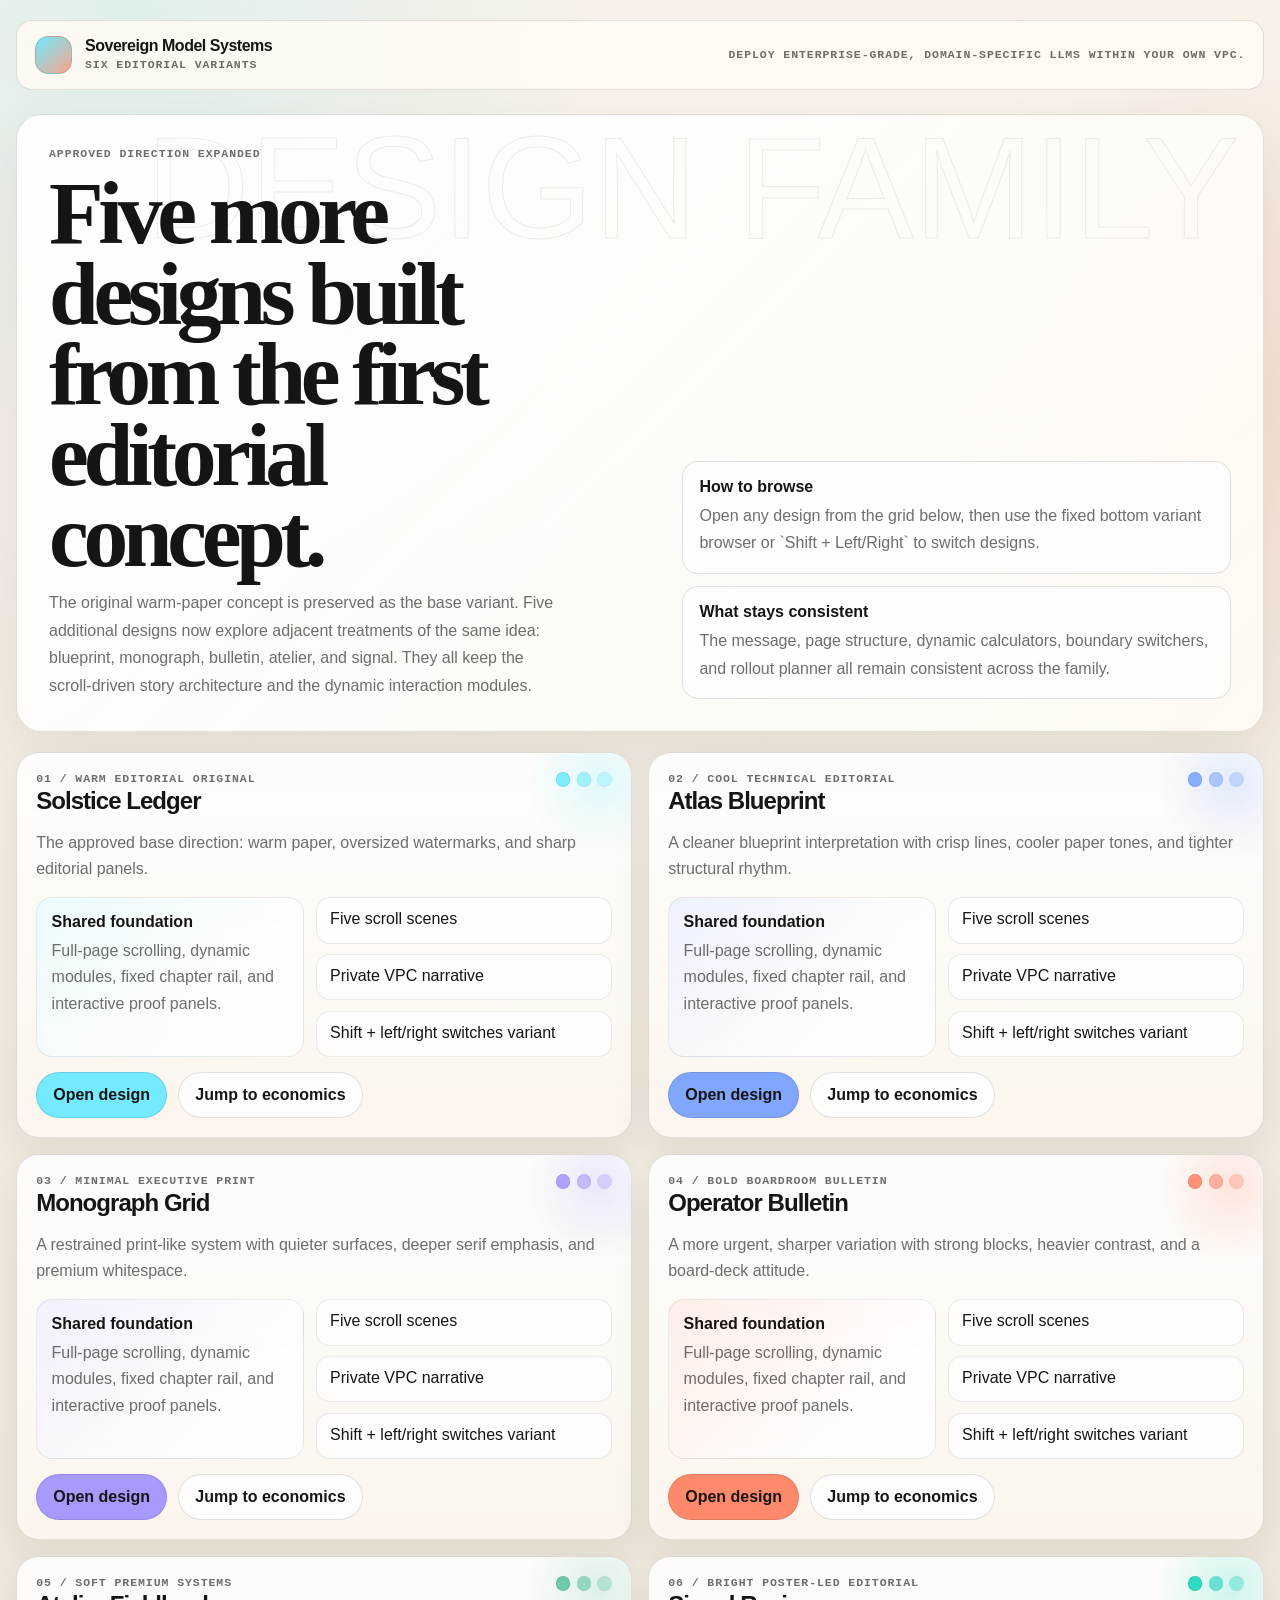
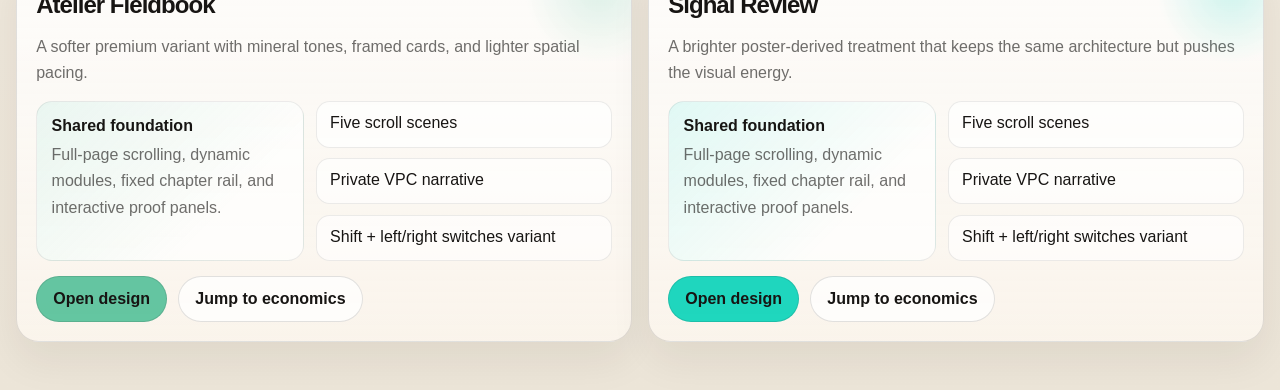
==== commit 3008b4d1: "stat" ====
--- a/index.html
+++ b/index.html
@@ -3,45 +3,50 @@
   <head>
     <meta charset="UTF-8" />
     <meta name="viewport" content="width=device-width, initial-scale=1.0" />
-    <title>Sovereign Model Systems</title>
-    <link rel="stylesheet" href="./styles.css" />
+    <title>Sovereign Model Systems / Design Browser</title>
+    <link rel="stylesheet" href="./assets/hub.css" />
+    <script src="./assets/design-catalog.js"></script>
+    <script defer src="./assets/hub.js"></script>
   </head>
   <body>
-    <canvas id="ambient" aria-hidden="true"></canvas>
-    <div class="noise" aria-hidden="true"></div>
+    <main class="page">
+      <header class="masthead">
+        <div class="brand">
+          <span class="brand__mark"></span>
+          <div class="brand__copy">
+            <strong>Sovereign Model Systems</strong>
+            <small>six editorial variants</small>
+          </div>
+        </div>
+        <div class="meta">Deploy enterprise-grade, domain-specific LLMs within your own VPC.</div>
+      </header>
 
-    <header class="shell-header">
-      <a class="brand" href="#chapter-core">
-        <span class="brand__mark"></span>
-        <span class="brand__text">
-          <strong>Sovereign Model Systems</strong>
-          <small>inside your VPC</small>
-        </span>
-      </a>
+      <section class="hero">
+        <div class="hero__content">
+          <div>
+            <div class="meta">Approved direction expanded</div>
+            <h1>Five more designs built from the first editorial concept.</h1>
+            <p>
+              The original warm-paper concept is preserved as the base variant. Five additional
+              designs now explore adjacent treatments of the same idea: blueprint, monograph,
+              bulletin, atelier, and signal. They all keep the scroll-driven story architecture
+              and the dynamic interaction modules.
+            </p>
+          </div>
+          <div class="hero__notes">
+            <article class="note">
+              <strong>How to browse</strong>
+              <p>Open any design from the grid below, then use the fixed bottom variant browser or `Shift + Left/Right` to switch designs.</p>
+            </article>
+            <article class="note">
+              <strong>What stays consistent</strong>
+              <p>The message, page structure, dynamic calculators, boundary switchers, and rollout planner all remain consistent across the family.</p>
+            </article>
+          </div>
+        </div>
+      </section>
 
-      <div class="header-status">
-        <span class="header-status__index" data-active-index>01</span>
-        <div class="header-status__copy">
-          <strong data-active-title>Sovereign Core</strong>
-          <small>five scroll scenes</small>
-        </div>
-      </div>
-
-      <div class="progress-track" aria-hidden="true">
-        <span class="progress-track__fill" data-progress></span>
-      </div>
-    </header>
-
-    <nav class="chapter-rail" aria-label="Scene navigation" data-rail></nav>
-
-    <main id="app" class="story"></main>
-
-    <noscript>
-      <div class="no-script">
-        This page uses JavaScript to render the full scroll experience.
-      </div>
-    </noscript>
-
-    <script src="./app.js"></script>
+      <section class="grid" data-design-grid></section>
+    </main>
   </body>
 </html>
--- a/assets/hub.css
+++ b/assets/hub.css
@@ -0,0 +1,310 @@
+:root {
+  --bg: #ece5d8;
+  --bg-alt: #f7f1e8;
+  --ink: #171513;
+  --muted: rgba(23, 21, 19, 0.62);
+  --line: rgba(23, 21, 19, 0.12);
+}
+
+*,
+*::before,
+*::after {
+  box-sizing: border-box;
+}
+
+body {
+  margin: 0;
+  min-height: 100vh;
+  color: var(--ink);
+  font-family: "Avenir Next", "Segoe UI", sans-serif;
+  background:
+    radial-gradient(circle at 10% 0%, rgba(96, 233, 255, 0.16), transparent 20%),
+    radial-gradient(circle at 100% 20%, rgba(255, 122, 89, 0.12), transparent 18%),
+    linear-gradient(180deg, var(--bg-alt) 0%, var(--bg) 100%);
+}
+
+a {
+  color: inherit;
+  text-decoration: none;
+}
+
+.page {
+  width: min(1280px, calc(100vw - 2rem));
+  margin: 0 auto;
+  padding: 1.25rem 0 3rem;
+}
+
+.masthead {
+  display: flex;
+  justify-content: space-between;
+  gap: 1rem;
+  align-items: center;
+  margin-bottom: 1.5rem;
+  padding: 0.95rem 1.1rem;
+  border: 1px solid var(--line);
+  border-radius: 1rem;
+  background: rgba(255, 251, 243, 0.84);
+  backdrop-filter: blur(16px);
+}
+
+.brand {
+  display: inline-flex;
+  align-items: center;
+  gap: 0.8rem;
+}
+
+.brand__mark {
+  width: 2.35rem;
+  height: 2.35rem;
+  border-radius: 0.85rem;
+  border: 1px solid rgba(23, 21, 19, 0.14);
+  background: linear-gradient(135deg, rgba(96, 233, 255, 0.92), rgba(255, 122, 89, 0.68));
+}
+
+.brand__copy {
+  display: grid;
+  gap: 0.18rem;
+}
+
+.brand__copy strong {
+  letter-spacing: -0.03em;
+}
+
+.brand__copy small,
+.meta,
+.card__label {
+  color: var(--muted);
+  font: 700 0.72rem/1.3 "SFMono-Regular", "IBM Plex Mono", Consolas, monospace;
+  letter-spacing: 0.08em;
+  text-transform: uppercase;
+}
+
+.hero {
+  position: relative;
+  overflow: hidden;
+  margin-bottom: 1.25rem;
+  padding: 2rem;
+  border: 1px solid var(--line);
+  border-radius: 1.6rem;
+  background:
+    linear-gradient(135deg, rgba(255, 255, 255, 0.82), rgba(255, 249, 242, 0.76)),
+    rgba(255, 255, 255, 0.6);
+  box-shadow: 0 24px 60px rgba(44, 31, 19, 0.08);
+}
+
+.hero::before {
+  content: "DESIGN FAMILY";
+  position: absolute;
+  top: 1rem;
+  right: 1.5rem;
+  color: transparent;
+  font-family: Impact, Haettenschweiler, "Arial Narrow Bold", sans-serif;
+  font-size: clamp(4rem, 12vw, 9rem);
+  line-height: 0.8;
+  -webkit-text-stroke: 1px rgba(23, 21, 19, 0.08);
+  text-align: right;
+}
+
+.hero__content {
+  position: relative;
+  z-index: 1;
+  display: grid;
+  grid-template-columns: 1fr 0.9fr;
+  gap: 1.5rem;
+  align-items: end;
+}
+
+.hero h1 {
+  margin: 0.7rem 0 0.8rem;
+  max-width: 11ch;
+  font-family: "Iowan Old Style", "Palatino Linotype", Georgia, serif;
+  font-size: clamp(3.1rem, 7vw, 6rem);
+  line-height: 0.9;
+  letter-spacing: -0.06em;
+}
+
+.hero p {
+  margin: 0;
+  max-width: 58ch;
+  color: var(--muted);
+  line-height: 1.72;
+}
+
+.hero__notes {
+  display: grid;
+  gap: 0.8rem;
+}
+
+.note {
+  padding: 1rem;
+  border: 1px solid var(--line);
+  border-radius: 1rem;
+  background: rgba(255, 255, 255, 0.64);
+}
+
+.note strong {
+  display: block;
+  margin-bottom: 0.35rem;
+}
+
+.note p {
+  color: var(--muted);
+}
+
+.grid {
+  display: grid;
+  grid-template-columns: repeat(2, minmax(0, 1fr));
+  gap: 1rem;
+}
+
+.card {
+  position: relative;
+  overflow: hidden;
+  display: grid;
+  gap: 0.9rem;
+  padding: 1.2rem;
+  border: 1px solid var(--line);
+  border-radius: 1.4rem;
+  background:
+    linear-gradient(180deg, rgba(255, 255, 255, 0.88), rgba(255, 249, 242, 0.74));
+  box-shadow: 0 18px 42px rgba(44, 31, 19, 0.07);
+}
+
+.card::before {
+  content: "";
+  position: absolute;
+  top: -3rem;
+  right: -3rem;
+  width: 10rem;
+  height: 10rem;
+  border-radius: 999px;
+  background: radial-gradient(circle, rgba(var(--card-accent-rgb), 0.18), transparent 66%);
+}
+
+.card__head {
+  position: relative;
+  z-index: 1;
+  display: flex;
+  justify-content: space-between;
+  gap: 1rem;
+}
+
+.card__name {
+  font-size: 1.5rem;
+  letter-spacing: -0.04em;
+}
+
+.swatch {
+  display: inline-flex;
+  gap: 0.4rem;
+}
+
+.swatch span {
+  width: 0.9rem;
+  height: 0.9rem;
+  border-radius: 999px;
+  border: 1px solid rgba(23, 21, 19, 0.08);
+  background: rgba(var(--card-accent-rgb), 0.8);
+}
+
+.card__preview {
+  position: relative;
+  z-index: 1;
+  display: grid;
+  grid-template-columns: 0.95fr 1.05fr;
+  gap: 0.8rem;
+  align-items: stretch;
+}
+
+.card__mini {
+  min-height: 10rem;
+  padding: 0.9rem;
+  border: 1px solid rgba(23, 21, 19, 0.08);
+  border-radius: 1rem;
+  background:
+    linear-gradient(135deg, rgba(var(--card-accent-rgb), 0.12), transparent 70%),
+    rgba(255, 255, 255, 0.7);
+}
+
+.card__mini strong {
+  display: block;
+  margin-bottom: 0.45rem;
+}
+
+.card__mini p,
+.card__copy {
+  margin: 0;
+  color: var(--muted);
+  line-height: 1.66;
+}
+
+.card__stack {
+  display: grid;
+  gap: 0.65rem;
+}
+
+.card__stack div {
+  padding: 0.75rem 0.8rem;
+  border: 1px solid rgba(23, 21, 19, 0.08);
+  border-radius: 0.85rem;
+  background: rgba(255, 255, 255, 0.65);
+}
+
+.card__actions {
+  position: relative;
+  z-index: 1;
+  display: flex;
+  gap: 0.7rem;
+  flex-wrap: wrap;
+}
+
+.button {
+  display: inline-flex;
+  align-items: center;
+  justify-content: center;
+  min-height: 2.9rem;
+  padding: 0.8rem 1rem;
+  border: 1px solid rgba(23, 21, 19, 0.12);
+  border-radius: 999px;
+  background: rgba(var(--card-accent-rgb), 0.88);
+  color: var(--ink);
+  font-weight: 700;
+  transition: transform 180ms ease, box-shadow 180ms ease;
+}
+
+.button:hover,
+.button:focus-visible {
+  transform: translateY(-2px);
+  outline: none;
+  box-shadow: 0 14px 30px rgba(var(--card-accent-rgb), 0.18);
+}
+
+.button--ghost {
+  background: rgba(255, 255, 255, 0.75);
+}
+
+@media (max-width: 980px) {
+  .hero__content,
+  .card__preview,
+  .grid {
+    grid-template-columns: 1fr;
+  }
+}
+
+@media (max-width: 720px) {
+  .page {
+    width: min(100vw - 1rem, 100%);
+  }
+
+  .masthead,
+  .hero,
+  .card {
+    padding: 1rem;
+    border-radius: 1rem;
+  }
+
+  .hero::before {
+    right: 0.8rem;
+    font-size: clamp(3rem, 18vw, 5.8rem);
+  }
+}
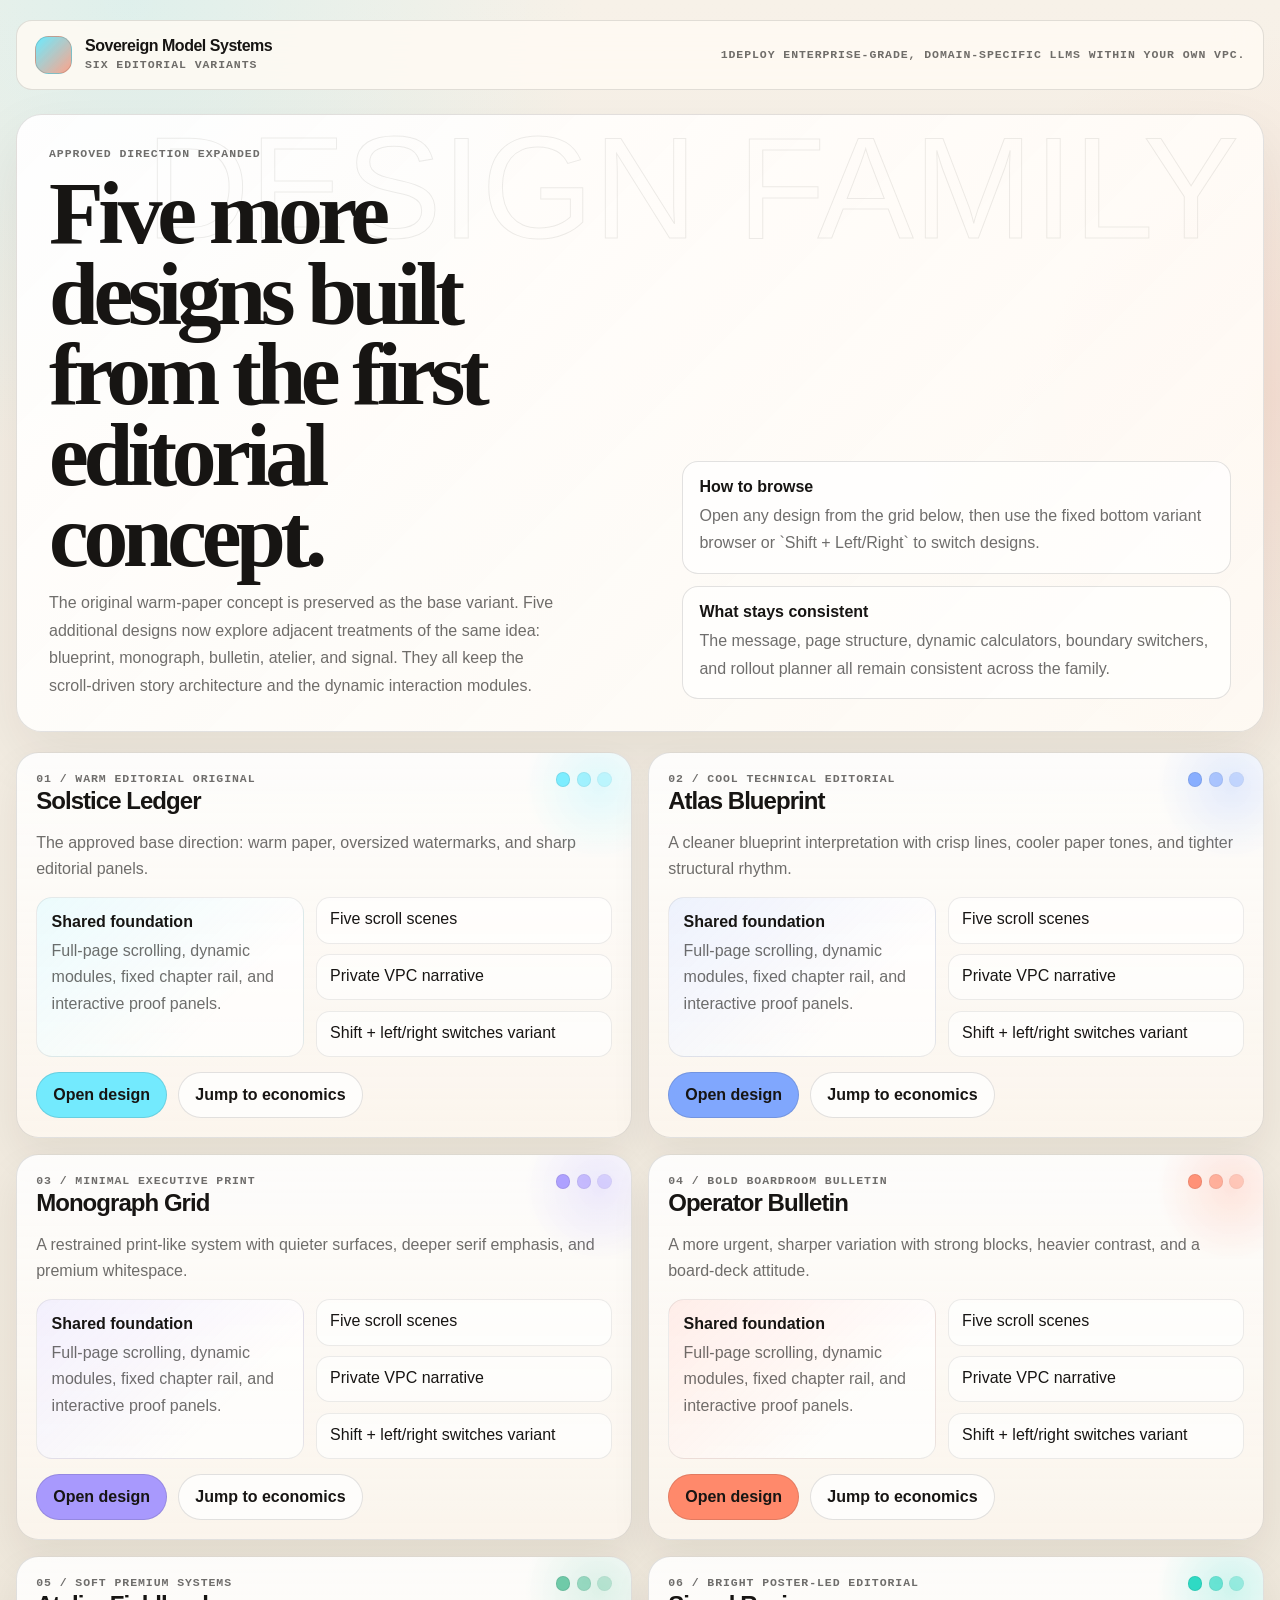
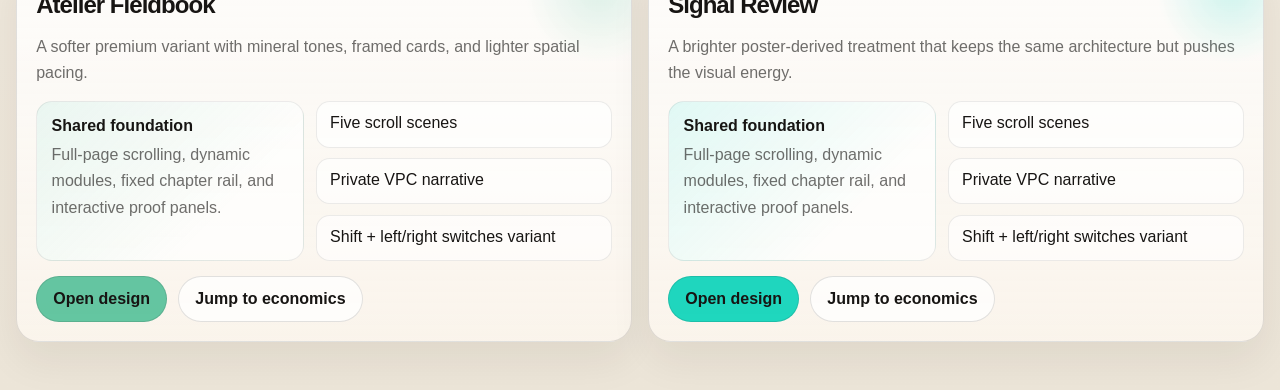
==== commit 5515d558: "stat" ====
--- a/index.html
+++ b/index.html
@@ -18,7 +18,7 @@
             <small>six editorial variants</small>
           </div>
         </div>
-        <div class="meta">Deploy enterprise-grade, domain-specific LLMs within your own VPC.</div>
+        <div class="meta">1Deploy enterprise-grade, domain-specific LLMs within your own VPC.</div>
       </header>
 
       <section class="hero">
